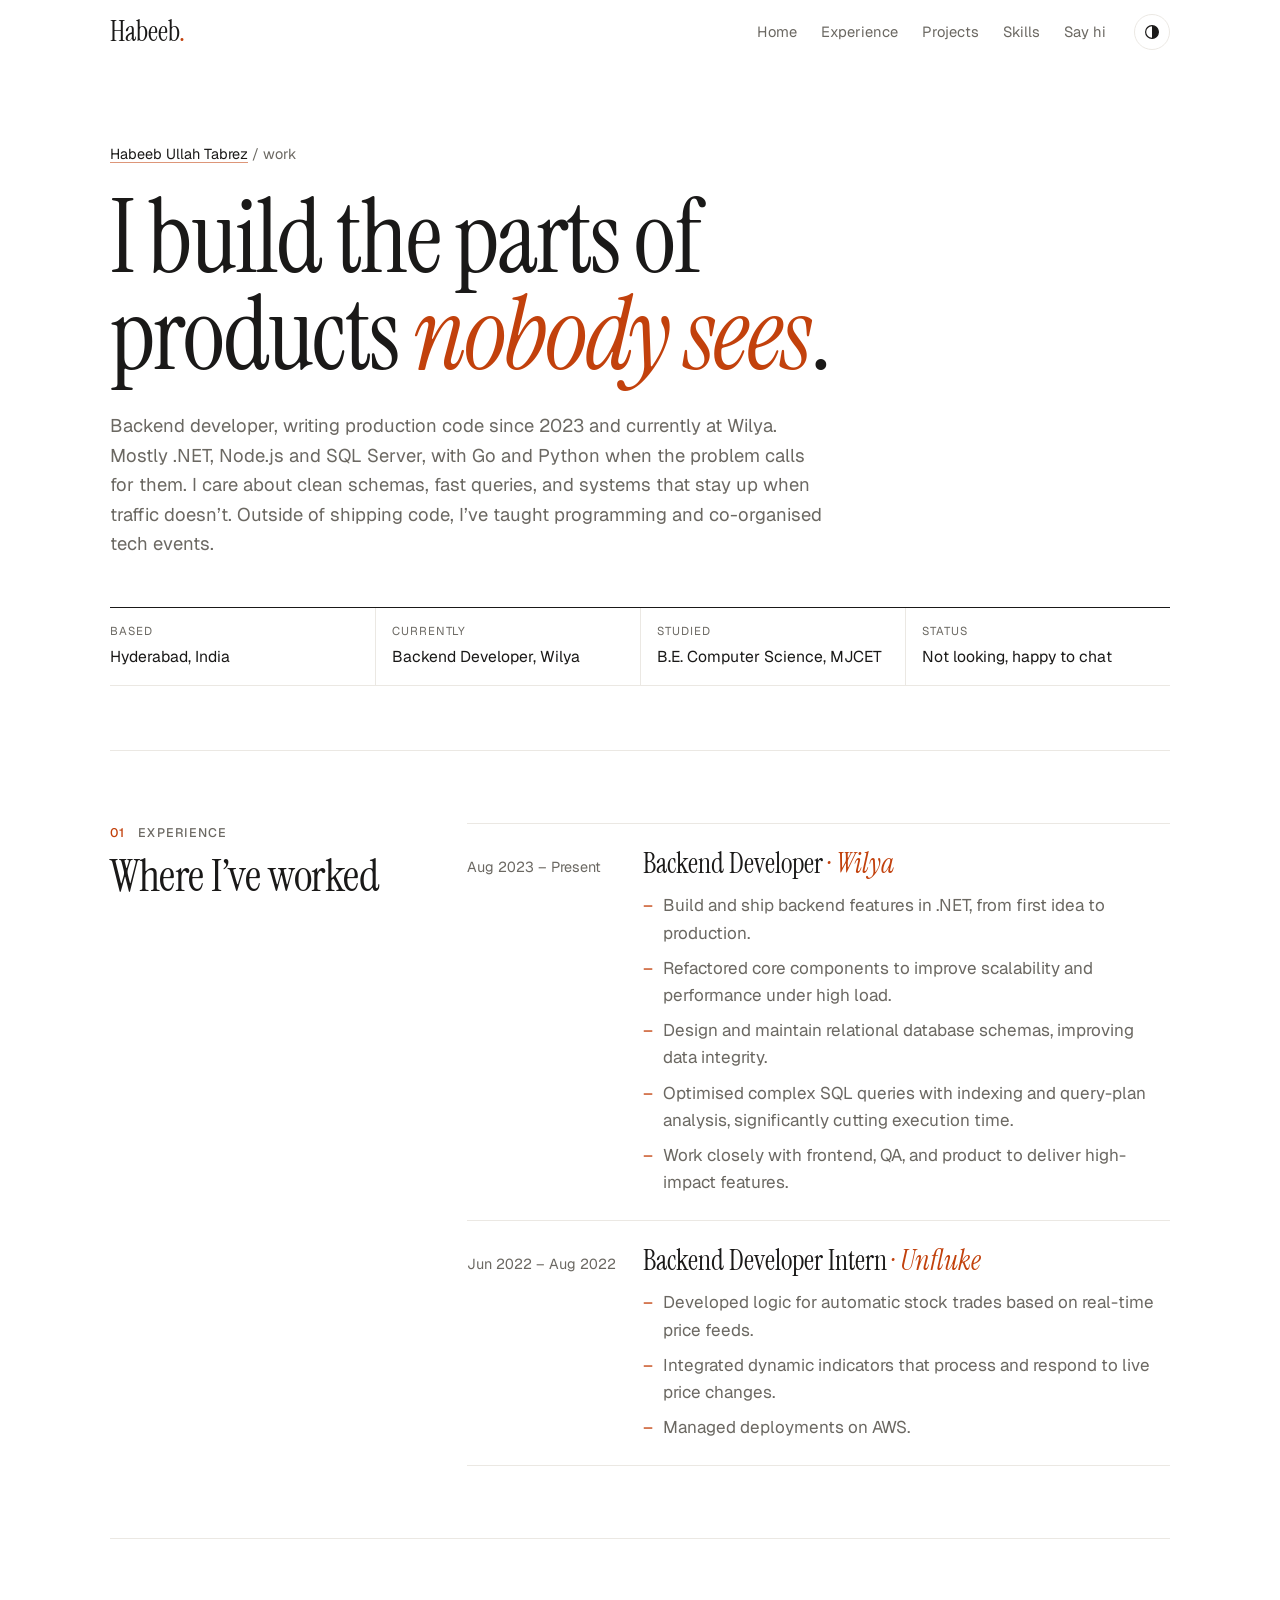
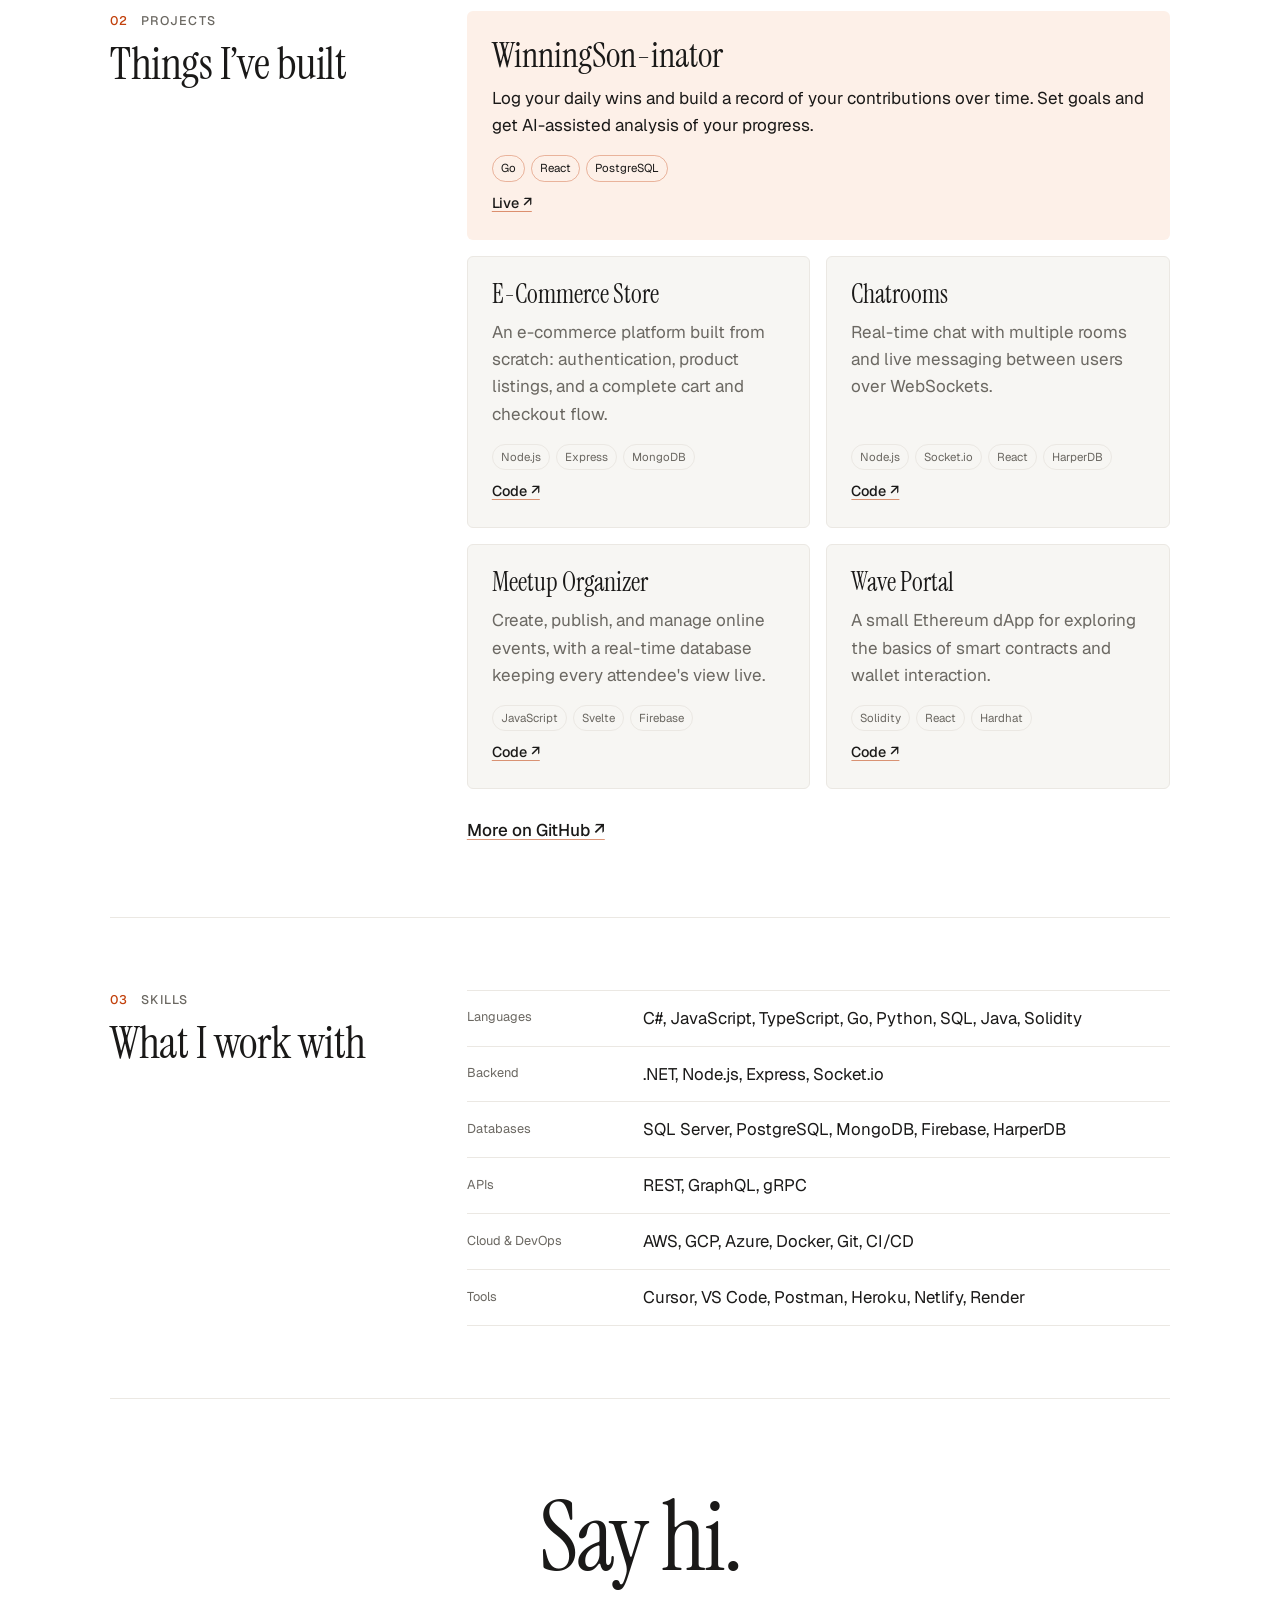
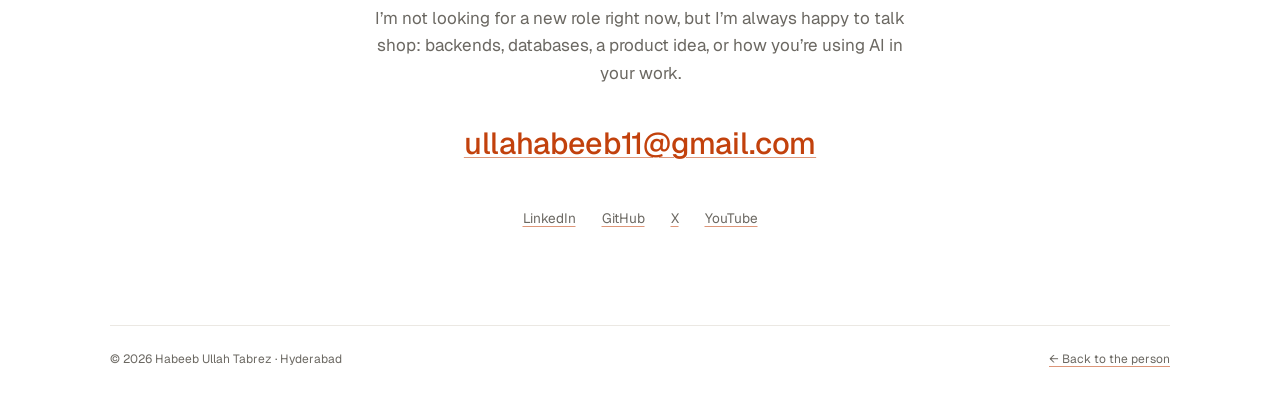
==== work.html @ 4218905b "Redesign site around the person, with a separate work page - Home page leads with the name as a dict" ====
<!DOCTYPE html>
<html lang="en">
<head>
  <meta charset="UTF-8">
  <meta name="viewport" content="width=device-width, initial-scale=1">

  <title>Work · Habeeb Ullah Tabrez | Backend Developer (Node.js, .NET, SQL Server)</title>
  <meta name="description" content="Habeeb Ullah Tabrez is a backend developer at Wilya in Hyderabad. Experience, projects, and skills across .NET, Node.js, Go, SQL Server, PostgreSQL, and AWS.">
  <meta name="author" content="Mohammed Habeeb Ullah Tabrez">
  <link rel="canonical" href="https://theopcoder.in/work.html">
  <meta name="theme-color" content="#ffffff">

  <meta property="og:type" content="profile">
  <meta property="og:title" content="Work · Habeeb Ullah Tabrez">
  <meta property="og:description" content="Backend developer at Wilya. .NET, Node.js, Go, SQL Server, and systems that hold up under load.">
  <meta property="og:url" content="https://theopcoder.in/work.html">
  <meta property="og:image" content="https://theopcoder.in/images/Mohammed_Habeeb_Ullah_Tabrez.webp">
  <meta name="twitter:card" content="summary_large_image">
  <meta name="twitter:site" content="@TheOpCoder">

  <link rel="icon" type="image/png" href="./favicon/favicon-96x96.png" sizes="96x96">
  <link rel="icon" type="image/svg+xml" href="./favicon/favicon.svg">
  <link rel="shortcut icon" href="./favicon/favicon.ico">
  <link rel="apple-touch-icon" sizes="180x180" href="./favicon/apple-touch-icon.png">
  <meta name="apple-mobile-web-app-title" content="Habeeb">
  <link rel="manifest" href="./favicon/site.webmanifest">

  <link rel="preconnect" href="https://fonts.googleapis.com">
  <link rel="preconnect" href="https://fonts.gstatic.com" crossorigin>
  <link href="https://fonts.googleapis.com/css2?family=Geist:wght@400;500;600&family=Instrument+Serif:ital@0;1&display=swap" rel="stylesheet">
  <link rel="stylesheet" href="styles.css">

  <script>
    document.documentElement.classList.add("js");
    try { var t = localStorage.getItem("theme"); if (t) document.documentElement.dataset.theme = t; } catch (e) {}
  </script>

  <script type="application/ld+json">
  {
    "@context": "https://schema.org",
    "@type": "Person",
    "name": "Habeeb Ullah Tabrez",
    "alternateName": ["Mohammed Habeeb Ullah Tabrez", "Habeeb"],
    "jobTitle": "Backend Developer",
    "worksFor": { "@type": "Organization", "name": "Wilya" },
    "alumniOf": { "@type": "CollegeOrUniversity", "name": "Muffakham Jah College of Engineering and Technology" },
    "knowsAbout": ["Backend Development", ".NET", "Node.js", "Go", "Python", "SQL Server", "PostgreSQL", "MongoDB", "REST APIs", "Microservices", "AWS"],
    "address": { "@type": "PostalAddress", "addressLocality": "Hyderabad", "addressRegion": "Telangana", "addressCountry": "IN" },
    "url": "https://theopcoder.in/work.html",
    "sameAs": [
      "https://www.linkedin.com/in/theopcoder",
      "https://github.com/habeebullahtabrez",
      "https://x.com/TheOpCoder",
      "https://www.youtube.com/@TheOpCoder"
    ]
  }
  </script>
</head>
<body class="page-work">
  <a class="skip-link" href="#main">Skip to content</a>

  <header class="site-header">
    <div class="site-header__inner">
      <a class="wordmark" href="./" aria-label="Habeeb Ullah Tabrez, home">Habeeb<span>.</span></a>
      <nav class="site-nav" id="site-nav" aria-label="Main">
        <a href="./">Home</a>
        <a href="#experience">Experience</a>
        <a href="#projects">Projects</a>
        <a href="#skills">Skills</a>
        <a href="#contact">Say hi</a>
      </nav>
      <div class="header-actions">
        <button class="icon-btn theme-toggle" type="button" aria-label="Switch to dark mode" aria-pressed="false">
          <svg viewBox="0 0 24 24" width="18" height="18" aria-hidden="true"><circle cx="12" cy="12" r="8.5" fill="none" stroke="currentColor" stroke-width="1.6"/><path d="M12 3.5a8.5 8.5 0 0 1 0 17z" fill="currentColor"/></svg>
        </button>
        <button class="icon-btn menu-toggle" type="button" aria-label="Open menu" aria-expanded="false" aria-controls="site-nav">
          <svg viewBox="0 0 24 24" width="18" height="18" aria-hidden="true"><path d="M4 8h16M4 16h16" stroke="currentColor" stroke-width="1.6" stroke-linecap="round"/></svg>
        </button>
      </div>
    </div>
  </header>

  <main id="main" class="page">

    <!-- ============ INTRO ============ -->
    <section class="work-intro">
      <p class="mono work-intro__kicker"><a href="./">Habeeb Ullah Tabrez</a> / work</p>
      <h1 class="work-intro__title">I build the parts of products <em>nobody sees</em>.</h1>
      <p class="work-intro__lede">
        Backend developer, writing production code since 2023 and currently at Wilya.
        Mostly .NET, Node.js and SQL Server, with Go and Python when the problem calls for them.
        I care about clean schemas, fast queries, and systems that stay up when traffic doesn’t.
        Outside of shipping code, I’ve taught programming and co-organised tech events.
      </p>
      <dl class="facts">
        <div><dt>Based</dt><dd>Hyderabad, India</dd></div>
        <div><dt>Currently</dt><dd>Backend Developer, Wilya</dd></div>
        <div><dt>Studied</dt><dd>B.E. Computer Science, MJCET</dd></div>
        <div><dt>Status</dt><dd>Not looking, happy to chat</dd></div>
      </dl>
      <p class="work-intro__actions" data-todo>
        <a class="btn" href="#">Résumé (PDF) · add file</a>
      </p>
    </section>

    <!-- ============ EXPERIENCE ============ -->
    <section class="section" id="experience">
      <header class="section__head">
        <p class="section__label">Experience</p>
        <h2 class="section__title">Where I’ve worked</h2>
      </header>
      <div class="section__body">
        <article class="job">
          <p class="job__when mono">Aug 2023 – Present</p>
          <div>
            <h3 class="job__title">Backend Developer <span>· Wilya</span></h3>
            <ul class="job__points">
              <li>Build and ship backend features in .NET, from first idea to production.</li>
              <li>Refactored core components to improve scalability and performance under high load.</li>
              <li>Design and maintain relational database schemas, improving data integrity.</li>
              <li>Optimised complex SQL queries with indexing and query-plan analysis, significantly cutting execution time.</li>
              <li>Work closely with frontend, QA, and product to deliver high-impact features.</li>
            </ul>
          </div>
        </article>
        <article class="job">
          <p class="job__when mono">Jun 2022 – Aug 2022</p>
          <div>
            <h3 class="job__title">Backend Developer Intern <span>· Unfluke</span></h3>
            <ul class="job__points">
              <li>Developed logic for automatic stock trades based on real-time price feeds.</li>
              <li>Integrated dynamic indicators that process and respond to live price changes.</li>
              <li>Managed deployments on AWS.</li>
            </ul>
          </div>
        </article>
      </div>
    </section>

    <!-- ============ PROJECTS ============ -->
    <section class="section" id="projects">
      <header class="section__head">
        <p class="section__label">Projects</p>
        <h2 class="section__title">Things I’ve built</h2>
      </header>
      <div class="section__body">
        <div class="projects" data-render="projects"></div>
        <a class="text-link" href="https://github.com/habeebullahtabrez" target="_blank" rel="noopener">More on GitHub ↗</a>
      </div>
    </section>

    <!-- ============ SKILLS ============ -->
    <section class="section" id="skills">
      <header class="section__head">
        <p class="section__label">Skills</p>
        <h2 class="section__title">What I work with</h2>
      </header>
      <div class="section__body">
        <dl class="skills">
          <div><dt>Languages</dt><dd>C#, JavaScript, TypeScript, Go, Python, SQL, Java, Solidity</dd></div>
          <div><dt>Backend</dt><dd>.NET, Node.js, Express, Socket.io</dd></div>
          <div><dt>Databases</dt><dd>SQL Server, PostgreSQL, MongoDB, Firebase, HarperDB</dd></div>
          <div><dt>APIs</dt><dd>REST, GraphQL, gRPC</dd></div>
          <div><dt>Cloud &amp; DevOps</dt><dd>AWS, GCP, Azure, Docker, Git, CI/CD</dd></div>
          <div><dt>Tools</dt><dd>Cursor, VS Code, Postman, Heroku, Netlify, Render</dd></div>
        </dl>
      </div>
    </section>

    <!-- ============ CONTACT ============ -->
    <section class="contact contact--compact" id="contact">
      <h2 class="contact__title">Say hi.</h2>
      <p class="contact__lede">I’m not looking for a new role right now, but I’m always happy to talk shop: backends, databases, a product idea, or how you’re using AI in your work.</p>
      <a class="contact__email" href="mailto:ullahabeeb11@gmail.com">ullahabeeb11@gmail.com</a>
      <ul class="socials">
        <li><a href="https://www.linkedin.com/in/theopcoder" target="_blank" rel="noopener">LinkedIn</a></li>
        <li><a href="https://github.com/habeebullahtabrez" target="_blank" rel="noopener">GitHub</a></li>
        <li><a href="https://x.com/TheOpCoder" target="_blank" rel="noopener">X</a></li>
        <li><a href="https://www.youtube.com/@TheOpCoder" target="_blank" rel="noopener">YouTube</a></li>
      </ul>
    </section>

  </main>

  <footer class="site-footer">
    <p>© <span data-year>2026</span> Habeeb Ullah Tabrez · Hyderabad</p>
    <p><a href="./">← Back to the person</a></p>
  </footer>

  <script src="content.js"></script>
  <script src="script.js"></script>
</body>
</html>
---- styles.css ----
/* ==========================================================================
   Habeeb Ullah Tabrez: styles
   Concept: the name as a dictionary entry. Editorial serif for display,
   a clean sans for reading, mono for the small annotations.
   ========================================================================== */

/* ---------- Tokens ---------- */
/* White by default. Dark is opt-in via the toggle only. */
:root {
  --bg: #ffffff;
  --surface: #f7f6f3;
  --ink: #1a1918;
  --muted: #6b6862;
  --line: #ebe8e3;
  --accent: #c2410c;
  --accent-soft: #fdf0e8;
  --todo: #9a5800;
  --todo-soft: #fbefd9;

  --serif: "Instrument Serif", "Iowan Old Style", Georgia, serif;
  --sans: "Geist", system-ui, -apple-system, "Segoe UI", sans-serif;
  --mono: var(--sans); /* small labels use the sans, kept as a token in case you want a mono later */

  --max: 1140px;
  --gutter: clamp(16px, 4vw, 40px);
  --radius: 6px;
  --header-h: 64px;
  color-scheme: light;
}

:root[data-theme="dark"] {
  --bg: #141312;
  --surface: #1c1b19;
  --ink: #f2efea;
  --muted: #a29e97;
  --line: #2c2a27;
  --accent: #f08a5d;
  --accent-soft: #2e1d14;
  --todo: #f0b25a;
  --todo-soft: #2e2414;
  color-scheme: dark;
}

/* ---------- Base ---------- */
*, *::before, *::after { box-sizing: border-box; }
* { margin: 0; padding: 0; }
html { scroll-behavior: smooth; scroll-padding-top: calc(var(--header-h) + 16px); -webkit-text-size-adjust: 100%; }
body {
  background: var(--bg);
  color: var(--ink);
  font-family: var(--sans);
  font-size: 17px;
  line-height: 1.6;
  -webkit-font-smoothing: antialiased;
  text-rendering: optimizeLegibility;
}
img { display: block; max-width: 100%; height: auto; }
ul, ol { list-style: none; }
a { color: inherit; text-decoration-color: color-mix(in srgb, var(--accent) 55%, transparent); text-decoration-thickness: 1px; text-underline-offset: 3px; transition: color .15s, text-decoration-color .15s; }
a:hover { color: var(--accent); text-decoration-color: var(--accent); }
:focus-visible { outline: 2px solid var(--accent); outline-offset: 3px; border-radius: 2px; }
strong, b { font-weight: 600; }
.mono { font-family: var(--mono); font-size: .85em; font-variant-numeric: tabular-nums; }
[hidden] { display: none !important; }

.visually-hidden { position: absolute; width: 1px; height: 1px; overflow: hidden; clip: rect(0 0 0 0); white-space: nowrap; }
.skip-link { position: absolute; left: 12px; top: -48px; z-index: 50; padding: 8px 14px; background: var(--ink); color: var(--bg); border-radius: var(--radius); }
.skip-link:focus { top: 12px; }

.page { max-width: var(--max); margin: 0 auto; padding: 0 var(--gutter); }

/* ---------- Header ---------- */
.site-header {
  position: sticky; top: 0; z-index: 20;
  background: color-mix(in srgb, var(--bg) 86%, transparent);
  -webkit-backdrop-filter: blur(12px); backdrop-filter: blur(12px);
  border-bottom: 1px solid transparent;
  transition: border-color .2s;
}
.site-header.is-scrolled { border-bottom-color: var(--line); }
.site-header__inner {
  position: relative;
  max-width: var(--max); margin: 0 auto; padding: 0 var(--gutter);
  height: var(--header-h);
  display: flex; align-items: center; gap: 28px;
}
.wordmark { font-family: var(--serif); font-size: 1.75rem; line-height: 1; text-decoration: none; }
.wordmark span { color: var(--accent); }
.wordmark:hover { color: var(--ink); }
.site-nav { display: flex; gap: 24px; margin-left: auto; }
.site-nav a { font-size: .92rem; color: var(--muted); text-decoration: none; }
.site-nav a:hover { color: var(--ink); }
.header-actions { display: flex; gap: 8px; }
.icon-btn {
  display: grid; place-items: center; width: 36px; height: 36px;
  border: 1px solid var(--line); border-radius: 50%;
  background: transparent; color: var(--ink); cursor: pointer;
  transition: border-color .15s;
}
.icon-btn:hover { border-color: var(--ink); }
.menu-toggle { display: none; }

/* ---------- The entry (home hero) ---------- */
.entry { padding: clamp(32px, 6vw, 80px) 0 clamp(40px, 6vw, 72px); }
.entry__top {
  display: grid; grid-template-columns: 1fr minmax(200px, 300px);
  gap: 24px clamp(24px, 5vw, 64px); align-items: end;
}
.entry__name {
  font-family: var(--serif); font-weight: 400;
  font-size: clamp(3.4rem, 13.5vw, 11.5rem);
  line-height: .86; letter-spacing: -0.025em;
}
.entry__name span { display: block; }
.entry__name-mid { font-style: italic; color: var(--accent); padding-left: .55em; }
.entry__portrait img {
  aspect-ratio: 4 / 5; width: 100%; object-fit: cover; object-position: 50% 28%;
  border-radius: var(--radius);
}
.entry__portrait figcaption, .gallery figcaption {
  margin-top: 10px; font-family: var(--mono); font-size: .75rem; color: var(--muted);
}
.entry__meta {
  display: flex; flex-wrap: wrap; align-items: baseline; gap: 6px 22px;
  margin-top: clamp(32px, 5vw, 56px); padding: 14px 0;
  border-top: 1.5px solid var(--ink); border-bottom: 1px solid var(--line);
  color: var(--muted); font-size: .95rem;
}
.entry__meta .mono { color: var(--ink); font-size: .9rem; }
.entry__pos { font-family: var(--serif); font-style: italic; font-size: 1.15rem; color: var(--ink); }
.entry__senses {
  counter-reset: sense;
  display: grid; grid-template-columns: repeat(2, minmax(0, 1fr));
  gap: 28px clamp(28px, 5vw, 64px); margin-top: 36px;
}
.entry__senses li {
  counter-increment: sense;
  position: relative; padding-left: 2.25rem;
  font-size: 1.125rem; line-height: 1.5;
}
.entry__senses li::before {
  content: counter(sense) ".";
  position: absolute; left: 0; top: .1em;
  font-family: var(--serif); font-size: 1.6rem; line-height: 1; color: var(--accent);
}
.entry__senses a { white-space: nowrap; }

/* ---------- Sections: label column + body ---------- */
main { counter-reset: section; }
.section {
  counter-increment: section;
  display: grid; grid-template-columns: minmax(0, 280px) minmax(0, 1fr);
  gap: 20px clamp(32px, 6vw, 80px);
  padding: clamp(44px, 6vw, 72px) 0;
  border-top: 1px solid var(--line);
}
.section__head { align-self: start; position: sticky; top: calc(var(--header-h) + 24px); }
.section__label { font-size: .78rem; font-weight: 500; text-transform: uppercase; letter-spacing: .1em; color: var(--muted); margin-bottom: 10px; }
.section__label::before { content: counter(section, decimal-leading-zero) "   "; color: var(--accent); white-space: pre; }
.section__title { font-family: var(--serif); font-weight: 400; font-size: clamp(2rem, 3.6vw, 2.8rem); line-height: 1.05; letter-spacing: -0.01em; }
.section__body { min-width: 0; }

.prose { max-width: 62ch; }
.prose p + p { margin-top: 1em; }
.footnote { margin-top: 24px; font-family: var(--mono); font-size: .75rem; color: var(--muted); }
.text-link { display: inline-block; margin-top: 28px; font-weight: 500; }

/* ---------- Now ---------- */
.now { border-top: 1px solid var(--line); }
.now__item { display: grid; grid-template-columns: 9.5rem 1fr; gap: 4px 24px; padding: 16px 0; border-bottom: 1px solid var(--line); }
.now__item dt { font-family: var(--mono); font-size: .8rem; color: var(--muted); padding-top: .25em; }
.now__item dd { font-size: 1.1rem; }

/* ---------- Gallery ---------- */
.gallery { display: grid; grid-template-columns: repeat(3, minmax(0, 1fr)); gap: 28px 18px; }
.gallery__item { position: relative; }
.gallery__item img {
  width: 100%; aspect-ratio: 4 / 5; object-fit: cover; border-radius: var(--radius);
  background: var(--accent-soft);
}
.gallery__item:nth-child(3n + 2) { transform: translateY(28px); }
.gallery__item.is-missing img { display: none; }
.gallery__missing {
  display: grid; place-items: center; aspect-ratio: 4 / 5; padding: 12px; text-align: center;
  border: 1.5px dashed var(--todo); border-radius: var(--radius);
  background: var(--todo-soft); color: var(--todo); overflow-wrap: anywhere;
}
#gallery .text-link { margin-top: 48px; }

/* ---------- Likes ---------- */
.likes { display: grid; grid-template-columns: repeat(auto-fill, minmax(145px, 1fr)); gap: 28px 24px; }
.likes h3 { font-family: var(--mono); font-weight: 500; font-size: .75rem; text-transform: uppercase; letter-spacing: .1em; color: var(--accent); padding-bottom: 8px; margin-bottom: 6px; border-bottom: 1px solid var(--line); }
.likes li { font-family: var(--serif); font-size: 1.35rem; line-height: 1.3; padding: 3px 0; }

/* ---------- Contact ---------- */
.contact { padding: clamp(64px, 9vw, 112px) 0; border-top: 1px solid var(--line); text-align: center; }
.contact__title { font-family: var(--serif); font-weight: 400; font-size: clamp(3.5rem, 12vw, 8rem); line-height: .9; letter-spacing: -0.02em; }
.contact__lede { max-width: 50ch; margin: 24px auto 32px; color: var(--muted); }
/* Sans, not the italic serif: there "11" reads as "ll" */
.contact__email { font-size: clamp(1.25rem, 3.6vw, 1.9rem); font-weight: 500; letter-spacing: -0.01em; color: var(--accent); overflow-wrap: anywhere; }
.socials { display: flex; flex-wrap: wrap; justify-content: center; gap: 10px 26px; margin-top: 40px; font-family: var(--mono); font-size: .85rem; }
.socials a { color: var(--muted); }
.socials a:hover { color: var(--accent); }
.contact--compact { padding: clamp(56px, 8vw, 96px) 0; }
.contact--compact .contact__title { font-size: clamp(3rem, 9vw, 6rem); }

/* ---------- Footer ---------- */
.site-footer {
  width: calc(100% - 2 * var(--gutter)); max-width: calc(var(--max) - 2 * var(--gutter));
  margin: 0 auto; padding: 24px 0 40px;
  display: flex; flex-wrap: wrap; justify-content: space-between; gap: 8px 24px;
  border-top: 1px solid var(--line);
  font-family: var(--mono); font-size: .75rem; color: var(--muted);
}

/* ---------- Buttons ---------- */
.btn {
  display: inline-block; padding: 11px 20px; border-radius: 999px;
  border: 1px solid var(--ink); text-decoration: none; font-weight: 500; font-size: .95rem;
  transition: background .15s, color .15s;
}
.btn:hover { background: var(--ink); color: var(--bg); }

/* ==========================================================================
   Work page
   ========================================================================== */
.work-intro { padding: clamp(36px, 6vw, 88px) 0 clamp(40px, 6vw, 64px); }
.work-intro__kicker { color: var(--muted); margin-bottom: 24px; }
.work-intro__kicker a { color: var(--ink); }
.work-intro__title {
  font-family: var(--serif); font-weight: 400; max-width: 16ch;
  font-size: clamp(2.9rem, 8vw, 6.4rem); line-height: .95; letter-spacing: -0.02em;
}
.work-intro__title em { color: var(--accent); }
.work-intro__lede { max-width: 60ch; margin-top: 28px; font-size: 1.15rem; color: var(--muted); }
.work-intro__actions { margin-top: 28px; }
.facts {
  display: grid; grid-template-columns: repeat(4, minmax(0, 1fr));
  margin-top: 48px; border-top: 1.5px solid var(--ink); border-bottom: 1px solid var(--line);
}
.facts > div { padding: 14px 16px 16px 0; }
.facts > div + div { padding-left: 16px; border-left: 1px solid var(--line); }
.facts dt { font-family: var(--mono); font-size: .72rem; text-transform: uppercase; letter-spacing: .08em; color: var(--muted); }
.facts dd { margin-top: 4px; font-size: .98rem; }

.job { display: grid; grid-template-columns: 9.5rem 1fr; gap: 6px 24px; padding: 24px 0; border-top: 1px solid var(--line); }
.job:last-child { border-bottom: 1px solid var(--line); }
.job__when { color: var(--muted); padding-top: .45em; }
.job__title { font-family: var(--serif); font-weight: 400; font-size: 1.75rem; line-height: 1.15; }
.job__title span { color: var(--accent); font-style: italic; }
.job__points { margin-top: 12px; display: grid; gap: 8px; }
.job__points li { position: relative; padding-left: 20px; color: var(--muted); }
.job__points li::before { content: "–"; position: absolute; left: 0; color: var(--accent); }

.projects { display: grid; grid-template-columns: repeat(2, minmax(0, 1fr)); gap: 16px; }
.project {
  display: flex; flex-direction: column; gap: 10px;
  padding: 24px; border: 1px solid var(--line); border-radius: var(--radius); background: var(--surface);
  transition: border-color .15s;
}
.project:hover { border-color: var(--muted); }
.project--featured { grid-column: 1 / -1; background: var(--accent-soft); border-color: transparent; }
.project--featured .project__title { font-size: 2.2rem; }
.project__title { font-family: var(--serif); font-weight: 400; font-size: 1.6rem; line-height: 1.1; }
.project__desc { color: var(--muted); }
.project--featured .project__desc { color: var(--ink); max-width: 60ch; }
.project__tech { display: flex; flex-wrap: wrap; gap: 6px; margin-top: auto; padding-top: 6px; }
.project__tech li { font-family: var(--mono); font-size: .72rem; padding: 3px 8px; border: 1px solid var(--line); border-radius: 999px; color: var(--muted); }
.project--featured .project__tech li { border-color: color-mix(in srgb, var(--accent) 35%, transparent); color: var(--ink); }
.project__links { display: flex; gap: 18px; font-size: .9rem; font-weight: 500; }
.project__links:empty { display: none; }

.skills > div { display: grid; grid-template-columns: 9.5rem 1fr; gap: 4px 24px; padding: 14px 0; border-top: 1px solid var(--line); }
.skills > div:last-child { border-bottom: 1px solid var(--line); }
.skills dt { font-family: var(--mono); font-size: .8rem; color: var(--muted); padding-top: .2em; }
.skills dd { font-size: 1.05rem; }

/* ==========================================================================
   Draft placeholders: hidden unless previewing (see script.js)
   ========================================================================== */
/* Hidden unless .is-draft (which only script.js adds), so no-JS visitors never see them either */
html:not(.is-draft) [data-todo] { display: none !important; }
.is-draft .todo, .is-draft [data-todo] { color: var(--todo) !important; }
.is-draft .project.todo { border-style: dashed; border-color: var(--todo); }
.draft-badge {
  position: fixed; left: 12px; bottom: 12px; z-index: 40; max-width: calc(100% - 24px);
  padding: 6px 12px; border-radius: 999px;
  background: var(--todo-soft); color: var(--todo); border: 1px solid var(--todo);
  font-family: var(--mono); font-size: .7rem;
}

/* ---------- Reveal ---------- */
.reveal { opacity: 0; transform: translateY(18px); transition: opacity .6s ease, transform .6s ease; }
.reveal.is-visible { opacity: 1; transform: none; }
@media (prefers-reduced-motion: reduce) {
  html { scroll-behavior: auto; }
  .reveal { opacity: 1; transform: none; transition: none; }
}

/* ==========================================================================
   Responsive
   ========================================================================== */
@media (max-width: 900px) {
  .section { grid-template-columns: 1fr; }
  .section__head { position: static; margin-bottom: 12px; }
  .facts { grid-template-columns: repeat(2, minmax(0, 1fr)); }
  .facts > div:nth-child(3) { padding-left: 0; border-left: 0; }
  .facts > div:nth-child(n + 3) { border-top: 1px solid var(--line); }
}

@media (max-width: 760px) {
  body { font-size: 16px; }
  :root { --header-h: 58px; }
  .menu-toggle { display: grid; }
  .header-actions { margin-left: auto; }
  .site-nav {
    display: none; position: absolute; top: 100%; left: 0; right: 0;
    flex-direction: column; gap: 0; margin: 0;
    padding: 4px var(--gutter) 16px;
    background: var(--bg); border-bottom: 1px solid var(--line);
  }
  .site-nav.is-open { display: flex; }
  .site-nav a { padding: 13px 0; font-size: 1.05rem; color: var(--ink); border-bottom: 1px solid var(--line); }
  .site-nav a:last-child { border-bottom: 0; }
  html:not(.js) .site-nav { display: flex; position: static; flex-direction: row; flex-wrap: wrap; gap: 4px 14px; padding: 0; border: 0; background: none; }
  html:not(.js) .site-nav a { padding: 0; border: 0; font-size: .9rem; }

  .entry__top { grid-template-columns: 1fr 34%; align-items: start; gap: 16px; }
  .entry__name-mid { padding-left: .3em; }
  .entry__senses { grid-template-columns: 1fr; gap: 20px; }
  .entry__senses li { font-size: 1.05rem; padding-left: 1.9rem; }

  .now__item, .job, .skills > div { grid-template-columns: 1fr; }

  .gallery { grid-template-columns: repeat(2, minmax(0, 1fr)); gap: 20px 12px; }
  .gallery__item:nth-child(3n + 2) { transform: none; }
  .gallery__item:nth-child(even) { transform: translateY(20px); }

  .projects { grid-template-columns: 1fr; }
  .project--featured .project__title { font-size: 1.9rem; }
  .site-footer { flex-direction: column; }
}
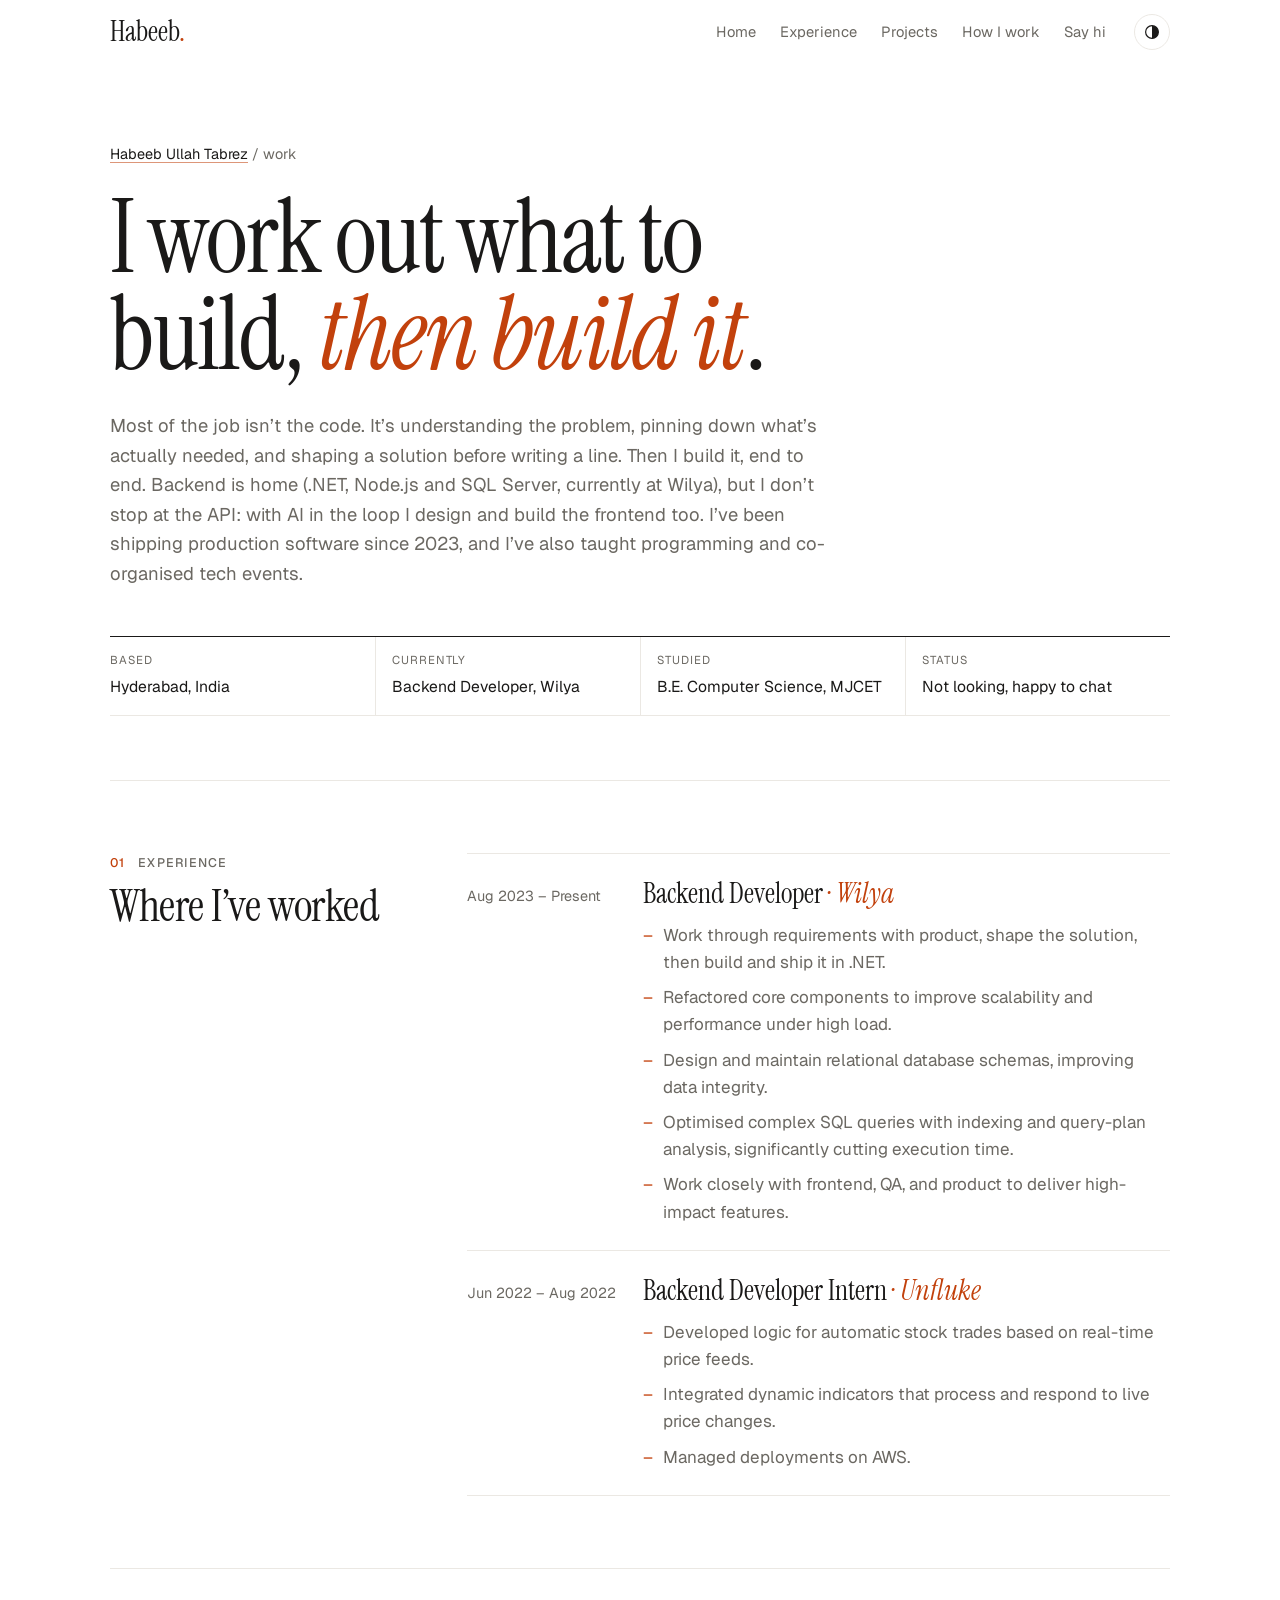
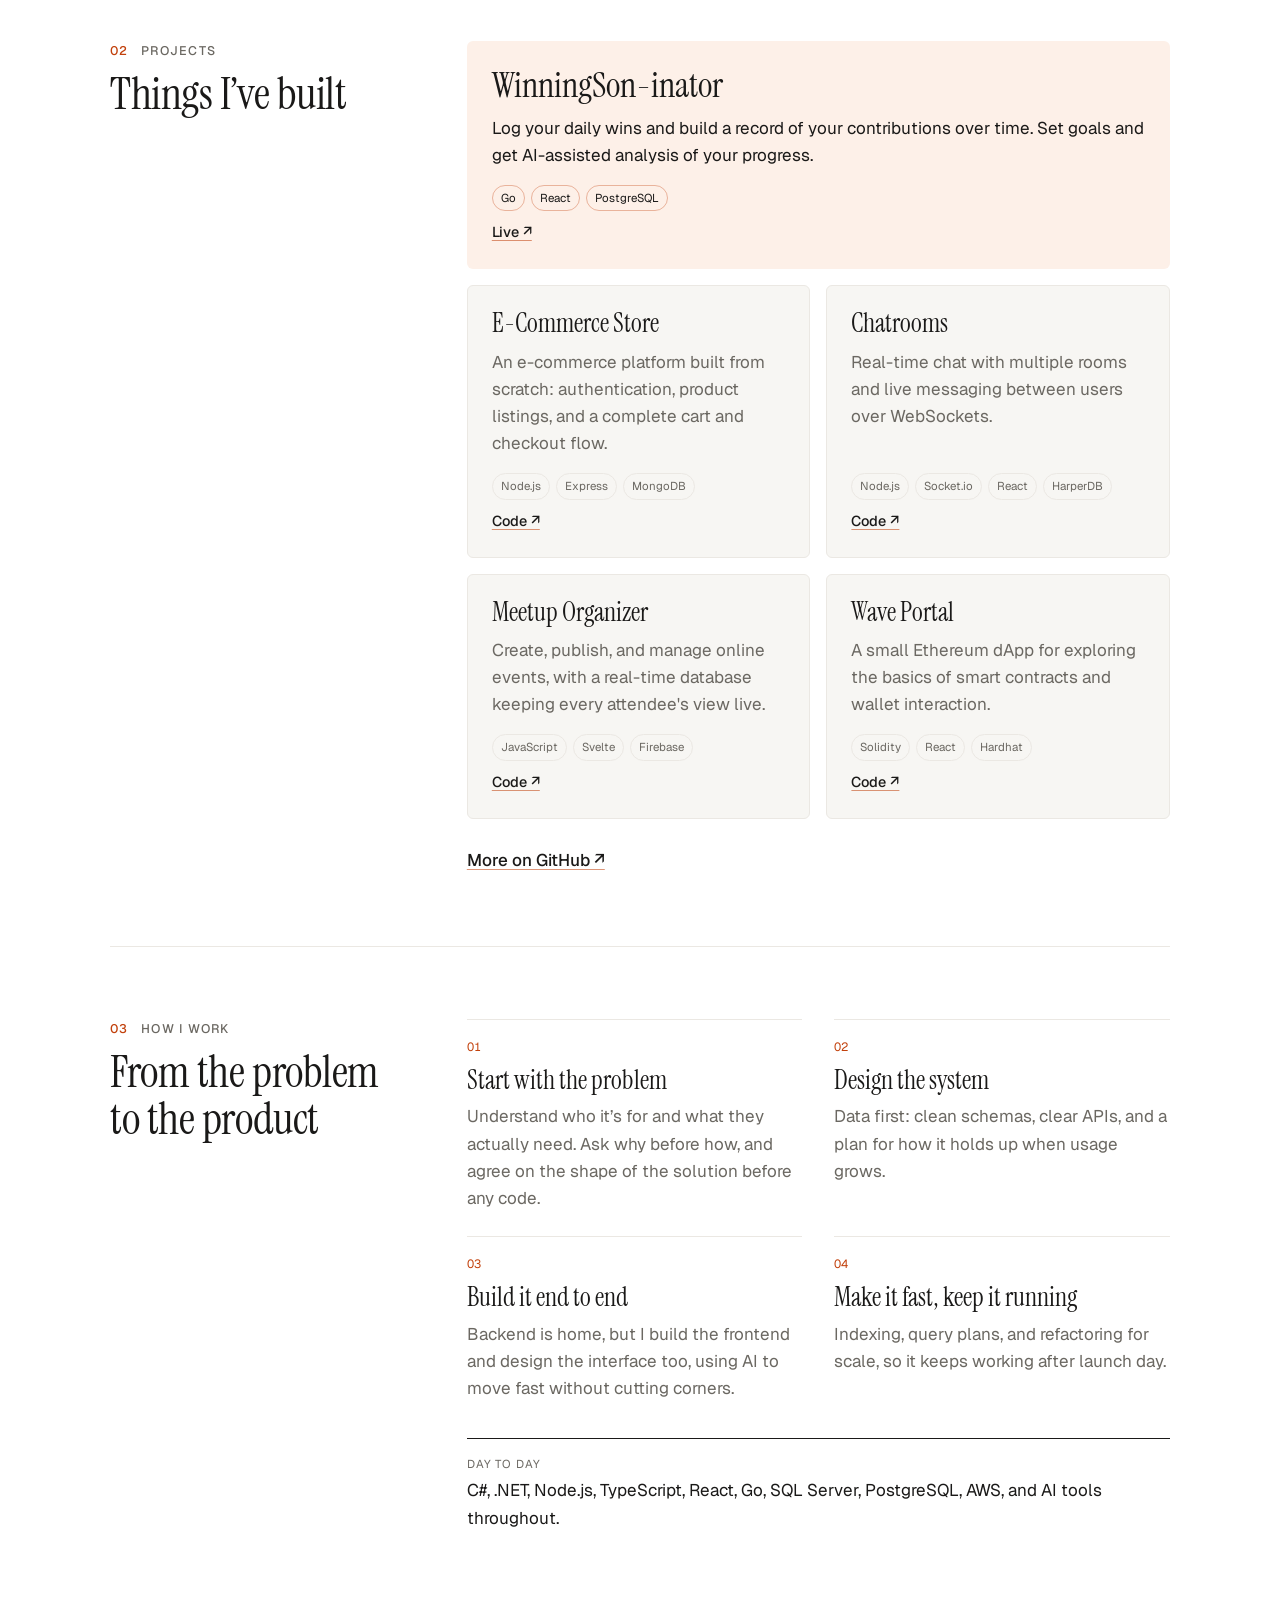
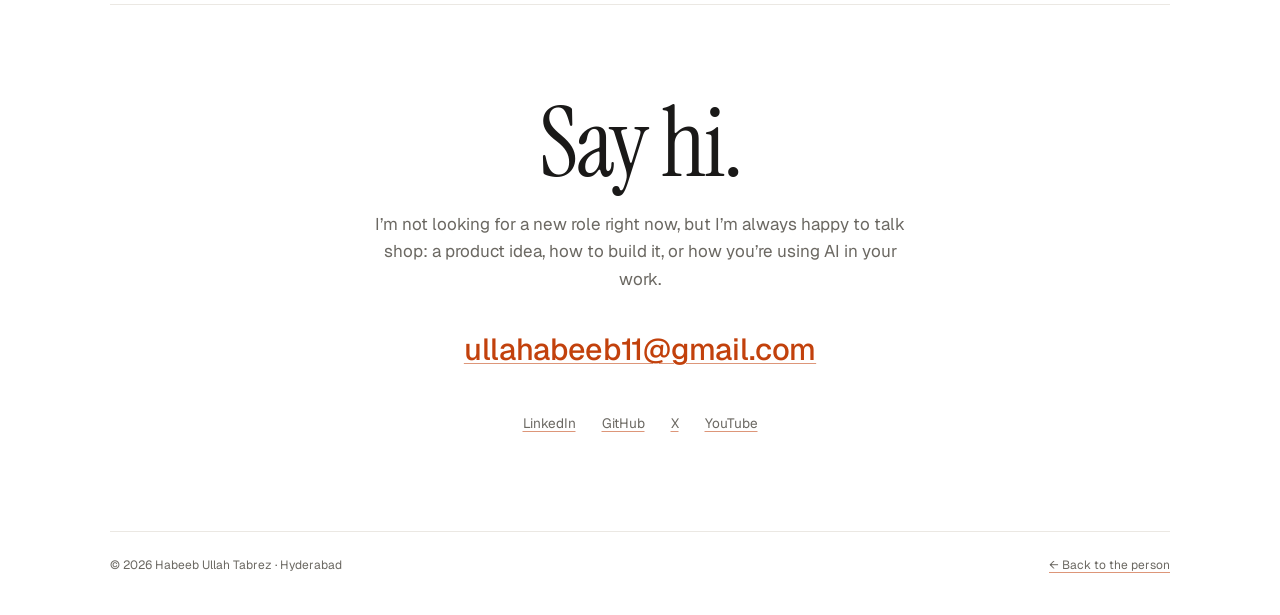
==== commit ca9581b8: "Refine home copy, reposition work page, and fill in content - Home: tighten the dictionary senses (d" ====
--- a/work.html
+++ b/work.html
@@ -4,19 +4,19 @@
   <meta charset="UTF-8">
   <meta name="viewport" content="width=device-width, initial-scale=1">
 
-  <title>Work · Habeeb Ullah Tabrez | Backend Developer (Node.js, .NET, SQL Server)</title>
-  <meta name="description" content="Habeeb Ullah Tabrez is a backend developer at Wilya in Hyderabad. Experience, projects, and skills across .NET, Node.js, Go, SQL Server, PostgreSQL, and AWS.">
+  <title>Work · Habeeb Ullah Tabrez | Software Engineer: requirements to production</title>
+  <meta name="description" content="Habeeb Ullah Tabrez is a software engineer at Wilya in Hyderabad who takes products from requirements to production: system design, backend (.NET, Node.js, SQL Server), frontend, and AI-assisted design.">
   <meta name="author" content="Mohammed Habeeb Ullah Tabrez">
   <link rel="canonical" href="https://theopcoder.in/work.html">
   <meta name="theme-color" content="#ffffff">
 
   <meta property="og:type" content="profile">
   <meta property="og:title" content="Work · Habeeb Ullah Tabrez">
-  <meta property="og:description" content="Backend developer at Wilya. .NET, Node.js, Go, SQL Server, and systems that hold up under load.">
+  <meta property="og:description" content="Software engineer at Wilya. From understanding the problem to shipping the product: backend, frontend, and design.">
   <meta property="og:url" content="https://theopcoder.in/work.html">
   <meta property="og:image" content="https://theopcoder.in/images/Mohammed_Habeeb_Ullah_Tabrez.webp">
   <meta name="twitter:card" content="summary_large_image">
-  <meta name="twitter:site" content="@TheOpCoder">
+  <meta name="twitter:site" content="@HabeebDoesStuff">
 
   <link rel="icon" type="image/png" href="./favicon/favicon-96x96.png" sizes="96x96">
   <link rel="icon" type="image/svg+xml" href="./favicon/favicon.svg">
@@ -44,14 +44,14 @@
     "jobTitle": "Backend Developer",
     "worksFor": { "@type": "Organization", "name": "Wilya" },
     "alumniOf": { "@type": "CollegeOrUniversity", "name": "Muffakham Jah College of Engineering and Technology" },
-    "knowsAbout": ["Backend Development", ".NET", "Node.js", "Go", "Python", "SQL Server", "PostgreSQL", "MongoDB", "REST APIs", "Microservices", "AWS"],
+    "knowsAbout": ["Software Engineering", "Requirements Analysis", "System Design", "Backend Development", "Frontend Development", "UI Design", "AI-assisted Development", ".NET", "Node.js", "Go", "Python", "SQL Server", "PostgreSQL", "MongoDB", "REST APIs", "Microservices", "AWS"],
     "address": { "@type": "PostalAddress", "addressLocality": "Hyderabad", "addressRegion": "Telangana", "addressCountry": "IN" },
     "url": "https://theopcoder.in/work.html",
     "sameAs": [
-      "https://www.linkedin.com/in/theopcoder",
+      "https://www.linkedin.com/in/habeebullahtabrez/",
       "https://github.com/habeebullahtabrez",
-      "https://x.com/TheOpCoder",
-      "https://www.youtube.com/@TheOpCoder"
+      "https://x.com/HabeebDoesStuff",
+      "https://www.youtube.com/@HabeebDoingThings"
     ]
   }
   </script>
@@ -61,12 +61,12 @@
 
   <header class="site-header">
     <div class="site-header__inner">
-      <a class="wordmark" href="./" aria-label="Habeeb Ullah Tabrez, home">Habeeb<span>.</span></a>
+      <a class="wordmark" href="index.html" aria-label="Habeeb Ullah Tabrez, home">Habeeb<span>.</span></a>
       <nav class="site-nav" id="site-nav" aria-label="Main">
-        <a href="./">Home</a>
+        <a href="index.html">Home</a>
         <a href="#experience">Experience</a>
         <a href="#projects">Projects</a>
-        <a href="#skills">Skills</a>
+        <a href="#how">How I work</a>
         <a href="#contact">Say hi</a>
       </nav>
       <div class="header-actions">
@@ -84,13 +84,14 @@
 
     <!-- ============ INTRO ============ -->
     <section class="work-intro">
-      <p class="mono work-intro__kicker"><a href="./">Habeeb Ullah Tabrez</a> / work</p>
-      <h1 class="work-intro__title">I build the parts of products <em>nobody sees</em>.</h1>
+      <p class="mono work-intro__kicker"><a href="index.html">Habeeb Ullah Tabrez</a> / work</p>
+      <h1 class="work-intro__title">I work out what to build, <em>then build it</em>.</h1>
       <p class="work-intro__lede">
-        Backend developer, writing production code since 2023 and currently at Wilya.
-        Mostly .NET, Node.js and SQL Server, with Go and Python when the problem calls for them.
-        I care about clean schemas, fast queries, and systems that stay up when traffic doesn’t.
-        Outside of shipping code, I’ve taught programming and co-organised tech events.
+        Most of the job isn’t the code. It’s understanding the problem, pinning down what’s actually needed,
+        and shaping a solution before writing a line. Then I build it, end to end.
+        Backend is home (.NET, Node.js and SQL Server, currently at Wilya), but I don’t stop at the API:
+        with AI in the loop I design and build the frontend too.
+        I’ve been shipping production software since 2023, and I’ve also taught programming and co-organised tech events.
       </p>
       <dl class="facts">
         <div><dt>Based</dt><dd>Hyderabad, India</dd></div>
@@ -115,7 +116,7 @@
           <div>
             <h3 class="job__title">Backend Developer <span>· Wilya</span></h3>
             <ul class="job__points">
-              <li>Build and ship backend features in .NET, from first idea to production.</li>
+              <li>Work through requirements with product, shape the solution, then build and ship it in .NET.</li>
               <li>Refactored core components to improve scalability and performance under high load.</li>
               <li>Design and maintain relational database schemas, improving data integrity.</li>
               <li>Optimised complex SQL queries with indexing and query-plan analysis, significantly cutting execution time.</li>
@@ -149,34 +150,45 @@
       </div>
     </section>
 
-    <!-- ============ SKILLS ============ -->
-    <section class="section" id="skills">
+    <!-- ============ HOW I WORK ============ -->
+    <section class="section" id="how">
       <header class="section__head">
-        <p class="section__label">Skills</p>
-        <h2 class="section__title">What I work with</h2>
+        <p class="section__label">How I work</p>
+        <h2 class="section__title">From the problem to the product</h2>
       </header>
       <div class="section__body">
-        <dl class="skills">
-          <div><dt>Languages</dt><dd>C#, JavaScript, TypeScript, Go, Python, SQL, Java, Solidity</dd></div>
-          <div><dt>Backend</dt><dd>.NET, Node.js, Express, Socket.io</dd></div>
-          <div><dt>Databases</dt><dd>SQL Server, PostgreSQL, MongoDB, Firebase, HarperDB</dd></div>
-          <div><dt>APIs</dt><dd>REST, GraphQL, gRPC</dd></div>
-          <div><dt>Cloud &amp; DevOps</dt><dd>AWS, GCP, Azure, Docker, Git, CI/CD</dd></div>
-          <div><dt>Tools</dt><dd>Cursor, VS Code, Postman, Heroku, Netlify, Render</dd></div>
-        </dl>
+        <ol class="approach">
+          <li>
+            <h3>Start with the problem</h3>
+            <p>Understand who it’s for and what they actually need. Ask why before how, and agree on the shape of the solution before any code.</p>
+          </li>
+          <li>
+            <h3>Design the system</h3>
+            <p>Data first: clean schemas, clear APIs, and a plan for how it holds up when usage grows.</p>
+          </li>
+          <li>
+            <h3>Build it end to end</h3>
+            <p>Backend is home, but I build the frontend and design the interface too, using AI to move fast without cutting corners.</p>
+          </li>
+          <li>
+            <h3>Make it fast, keep it running</h3>
+            <p>Indexing, query plans, and refactoring for scale, so it keeps working after launch day.</p>
+          </li>
+        </ol>
+        <p class="stack"><span>Day to day</span> C#, .NET, Node.js, TypeScript, React, Go, SQL Server, PostgreSQL, AWS, and AI tools throughout.</p>
       </div>
     </section>
 
     <!-- ============ CONTACT ============ -->
     <section class="contact contact--compact" id="contact">
       <h2 class="contact__title">Say hi.</h2>
-      <p class="contact__lede">I’m not looking for a new role right now, but I’m always happy to talk shop: backends, databases, a product idea, or how you’re using AI in your work.</p>
+      <p class="contact__lede">I’m not looking for a new role right now, but I’m always happy to talk shop: a product idea, how to build it, or how you’re using AI in your work.</p>
       <a class="contact__email" href="mailto:ullahabeeb11@gmail.com">ullahabeeb11@gmail.com</a>
       <ul class="socials">
-        <li><a href="https://www.linkedin.com/in/theopcoder" target="_blank" rel="noopener">LinkedIn</a></li>
+        <li><a href="https://www.linkedin.com/in/habeebullahtabrez/" target="_blank" rel="noopener">LinkedIn</a></li>
         <li><a href="https://github.com/habeebullahtabrez" target="_blank" rel="noopener">GitHub</a></li>
-        <li><a href="https://x.com/TheOpCoder" target="_blank" rel="noopener">X</a></li>
-        <li><a href="https://www.youtube.com/@TheOpCoder" target="_blank" rel="noopener">YouTube</a></li>
+        <li><a href="https://x.com/HabeebDoesStuff" target="_blank" rel="noopener">X</a></li>
+        <li><a href="https://www.youtube.com/@HabeebDoingThings" target="_blank" rel="noopener">YouTube</a></li>
       </ul>
     </section>
 
@@ -184,7 +196,7 @@
 
   <footer class="site-footer">
     <p>© <span data-year>2026</span> Habeeb Ullah Tabrez · Hyderabad</p>
-    <p><a href="./">← Back to the person</a></p>
+    <p><a href="index.html">← Back to the person</a></p>
   </footer>
 
   <script src="content.js"></script>
--- a/styles.css
+++ b/styles.css
@@ -187,10 +187,24 @@
 }
 #gallery .text-link { margin-top: 48px; }
 
-/* ---------- Likes ---------- */
-.likes { display: grid; grid-template-columns: repeat(auto-fill, minmax(145px, 1fr)); gap: 28px 24px; }
-.likes h3 { font-family: var(--mono); font-weight: 500; font-size: .75rem; text-transform: uppercase; letter-spacing: .1em; color: var(--accent); padding-bottom: 8px; margin-bottom: 6px; border-bottom: 1px solid var(--line); }
-.likes li { font-family: var(--serif); font-size: 1.35rem; line-height: 1.3; padding: 3px 0; }
+/* ---------- More about me: label + a flowing line of terms per row ---------- */
+.about__row {
+  display: grid; grid-template-columns: 7.5rem minmax(0, 1fr); gap: 6px 24px; align-items: baseline;
+  padding: 18px 0 20px; border-top: 1px solid var(--line);
+}
+.about__row:first-child { border-top: 1.5px solid var(--ink); }
+.about dt { font-size: .74rem; font-weight: 500; text-transform: uppercase; letter-spacing: .1em; color: var(--accent); }
+.terms {
+  max-width: 36ch;
+  font-family: var(--serif); font-size: clamp(1.5rem, 2.6vw, 2.05rem); line-height: 1.3; letter-spacing: -0.005em;
+}
+/* inline-block keeps each term whole; lines break between terms, not inside them */
+.terms li { display: inline-block; text-wrap: balance; }
+/* The dot sticks to the term before it, so a line never starts with one */
+.terms li:not(:last-child)::after { content: "\00a0·"; margin-right: .3em; color: var(--accent); }
+.terms .is-done { color: var(--muted); }
+.terms s { text-decoration-thickness: 1.5px; text-decoration-color: var(--accent); }
+.terms__year { font-family: var(--sans); font-size: .45em; letter-spacing: .04em; color: var(--accent); vertical-align: .55em; }
 
 /* ---------- Contact ---------- */
 .contact { padding: clamp(64px, 9vw, 112px) 0; border-top: 1px solid var(--line); text-align: center; }
@@ -247,7 +261,7 @@
 .job:last-child { border-bottom: 1px solid var(--line); }
 .job__when { color: var(--muted); padding-top: .45em; }
 .job__title { font-family: var(--serif); font-weight: 400; font-size: 1.75rem; line-height: 1.15; }
-.job__title span { color: var(--accent); font-style: italic; }
+.job__title span { color: var(--accent); font-style: italic; white-space: nowrap; }
 .job__points { margin-top: 12px; display: grid; gap: 8px; }
 .job__points li { position: relative; padding-left: 20px; color: var(--muted); }
 .job__points li::before { content: "–"; position: absolute; left: 0; color: var(--accent); }
@@ -270,10 +284,20 @@
 .project__links { display: flex; gap: 18px; font-size: .9rem; font-weight: 500; }
 .project__links:empty { display: none; }
 
-.skills > div { display: grid; grid-template-columns: 9.5rem 1fr; gap: 4px 24px; padding: 14px 0; border-top: 1px solid var(--line); }
-.skills > div:last-child { border-bottom: 1px solid var(--line); }
-.skills dt { font-family: var(--mono); font-size: .8rem; color: var(--muted); padding-top: .2em; }
-.skills dd { font-size: 1.05rem; }
+.approach { counter-reset: step; display: grid; grid-template-columns: repeat(2, minmax(0, 1fr)); gap: 0 32px; }
+.approach li { counter-increment: step; padding: 18px 0 24px; border-top: 1px solid var(--line); }
+.approach li::before {
+  content: counter(step, decimal-leading-zero);
+  display: block; margin-bottom: 10px;
+  font-size: .75rem; font-variant-numeric: tabular-nums; color: var(--accent);
+}
+.approach h3 { font-family: var(--serif); font-weight: 400; font-size: 1.6rem; line-height: 1.1; }
+.approach p { margin-top: 8px; color: var(--muted); }
+.stack { margin-top: 12px; padding-top: 16px; border-top: 1.5px solid var(--ink); }
+.stack span {
+  display: block; margin-bottom: 4px;
+  font-size: .72rem; text-transform: uppercase; letter-spacing: .08em; color: var(--muted);
+}
 
 /* ==========================================================================
    Draft placeholders: hidden unless previewing (see script.js)
@@ -286,7 +310,7 @@
   position: fixed; left: 12px; bottom: 12px; z-index: 40; max-width: calc(100% - 24px);
   padding: 6px 12px; border-radius: 999px;
   background: var(--todo-soft); color: var(--todo); border: 1px solid var(--todo);
-  font-family: var(--mono); font-size: .7rem;
+  font-family: var(--mono); font-size: .7rem; cursor: pointer;
 }
 
 /* ---------- Reveal ---------- */
@@ -324,19 +348,166 @@
   .site-nav a:last-child { border-bottom: 0; }
   html:not(.js) .site-nav { display: flex; position: static; flex-direction: row; flex-wrap: wrap; gap: 4px 14px; padding: 0; border: 0; background: none; }
   html:not(.js) .site-nav a { padding: 0; border: 0; font-size: .9rem; }
-
-  .entry__top { grid-template-columns: 1fr 34%; align-items: start; gap: 16px; }
-  .entry__name-mid { padding-left: .3em; }
-  .entry__senses { grid-template-columns: 1fr; gap: 20px; }
+  /* A short nav (home page) stays inline on phones; no hamburger needed */
+  .site-nav--inline, html:not(.js) .site-nav--inline {
+    display: flex; position: static; flex-direction: row; gap: 20px;
+    margin-left: auto; padding: 0; border: 0; background: none;
+  }
+  .site-nav--inline a, html:not(.js) .site-nav--inline a { padding: 10px 0; border: 0; font-size: .95rem; color: var(--muted); }
+  .site-nav--inline + .header-actions { margin-left: 4px; }
+
+  /* Hero: the name fills the screen edge to edge ("Habeeb" ≈ 2.4em wide,
+     "Ullah" + its indent ≈ the same), the portrait sits underneath as a wide crop */
+  .entry { padding-top: 20px; }
+  .entry__top { grid-template-columns: 1fr; gap: 20px; }
+  .entry__name { font-size: calc((100vw - 2 * var(--gutter)) / 2.42); line-height: .84; letter-spacing: -0.03em; }
+  .entry__name-mid { padding-left: .55em; }
+  .entry__portrait img { aspect-ratio: 4 / 3; object-position: 50% 22%; }
+  .entry__meta { margin-top: 28px; }
+  .entry__senses { grid-template-columns: 1fr; gap: 18px; margin-top: 28px; }
   .entry__senses li { font-size: 1.05rem; padding-left: 1.9rem; }
 
-  .now__item, .job, .skills > div { grid-template-columns: 1fr; }
-
-  .gallery { grid-template-columns: repeat(2, minmax(0, 1fr)); gap: 20px 12px; }
-  .gallery__item:nth-child(3n + 2) { transform: none; }
-  .gallery__item:nth-child(even) { transform: translateY(20px); }
+  /* Sections: tighter rhythm, a bit more presence on the titles */
+  .section { padding: 48px 0; gap: 0; }
+  .section__head { margin-bottom: 22px; }
+  .section__title { font-size: 2.35rem; }
+
+  /* Label/value lists keep their two columns, like a glossary */
+  .now__item { grid-template-columns: 5.75rem 1fr; gap: 4px 16px; }
+  .now__item dt { font-size: .74rem; padding-top: .35em; }
+  .now__item dd { font-size: 1.02rem; line-height: 1.5; }
+
+  /* How I work: number in the margin, like the project list */
+  .approach { grid-template-columns: 1fr; }
+  .approach li { position: relative; padding: 18px 0 20px 2.4rem; }
+  .approach li::before { position: absolute; left: 0; top: 25px; margin: 0; }
+  .approach h3 { font-size: 1.45rem; }
+  .approach p { font-size: .95rem; }
+  .stack { margin-top: 4px; }
+  .job { grid-template-columns: 1fr; gap: 4px; padding: 22px 0; }
+  .job__when { padding-top: 0; font-size: .78rem; }
+
+  /* Gallery: a swipeable strip that bleeds to the screen edges */
+  .gallery {
+    display: flex; gap: 12px; overflow-x: auto; overscroll-behavior-x: contain;
+    scroll-snap-type: x mandatory; scroll-padding: 0 var(--gutter);
+    margin: 0 calc(-1 * var(--gutter)); padding: 0 var(--gutter) 6px;
+    scrollbar-width: none;
+  }
+  .gallery::-webkit-scrollbar { display: none; }
+  .gallery__item { flex: 0 0 min(72%, 300px); scroll-snap-align: start; }
+  .gallery__item:nth-child(n) { transform: none; }
+  #gallery .text-link { margin-top: 12px; }
+
+  .about__row { grid-template-columns: 1fr; padding: 14px 0 18px; }
+  .terms { font-size: 1.5rem; line-height: 1.3; }
+
+  /* Contact */
+  .contact { padding: 72px 0 64px; }
+  .contact__title { font-size: 4.5rem; }
+  .contact--compact .contact__title { font-size: 4rem; }
+  .contact__email { font-size: 1.3rem; }
+
+  /* Experience as a timeline: a rule down the left joining one dot per job */
+  .job { position: relative; padding: 0 0 30px 26px; border: 0; }
+  .job:last-child { border: 0; padding-bottom: 0; }
+  .job::before { content: ""; position: absolute; left: 4px; top: 0; bottom: 0; width: 1px; background: var(--line); }
+  .job:first-child::before { top: 8px; }
+  .job:last-child::before { bottom: auto; height: 8px; }
+  .job::after {
+    content: ""; position: absolute; left: 0; top: 4px; width: 9px; height: 9px; border-radius: 50%;
+    border: 1.5px solid var(--accent); background: var(--bg);
+  }
+  .job:first-child::after { background: var(--accent); box-shadow: 0 0 0 4px var(--accent-soft); }
+  .job__when { color: var(--accent); letter-spacing: .02em; }
+  .job__title { margin-top: 2px; }
+
+  /* Projects: featured stays a card, the rest become a compact numbered list */
+  .projects { gap: 0; counter-reset: project; }
+  .project--featured { margin-bottom: 12px; }
+  .project:not(.project--featured) {
+    counter-increment: project; position: relative;
+    padding: 20px 0 20px 2.4rem; gap: 6px;
+    background: none; border: 0; border-radius: 0; border-top: 1px solid var(--line);
+  }
+  .project:not(.project--featured)::before {
+    content: counter(project, decimal-leading-zero);
+    position: absolute; left: 0; top: 25px;
+    font-size: .75rem; font-variant-numeric: tabular-nums; color: var(--accent);
+  }
+  .project:not(.project--featured):last-child { border-bottom: 1px solid var(--line); }
+  .project:not(.project--featured) .project__title { font-size: 1.45rem; padding-right: 4.5rem; }
+  .project:not(.project--featured) .project__links { position: absolute; top: 14px; right: 0; margin: 0; }
+  .project:not(.project--featured) .project__desc { font-size: .95rem; }
+  .project:not(.project--featured) .project__tech { gap: 0; padding-top: 2px; }
+  .project:not(.project--featured) .project__tech li { padding: 0; border: 0; font-size: .75rem; }
+  .project:not(.project--featured) .project__tech li + li::before { content: "·"; margin: 0 7px; color: var(--line); }
+  .is-draft .project.todo:not(.project--featured) { border-style: dashed; border-width: 1px 0 0; }
+
+  /* Work intro */
+  .work-intro { padding-top: 28px; }
+  .work-intro__kicker { margin-bottom: 16px; }
+  .work-intro__title { font-size: clamp(2.6rem, 12.5vw, 3.6rem); line-height: .98; }
+  .work-intro__lede { margin-top: 20px; }
 
   .projects { grid-template-columns: 1fr; }
+  .project { padding: 20px; }
   .project--featured .project__title { font-size: 1.9rem; }
+  .job__title { font-size: 1.55rem; }
   .site-footer { flex-direction: column; }
-}
+
+  /* Pronunciation + part of speech on one line, the rest on the next */
+  .entry__meta { gap: 4px 14px; }
+  .entry__meta::before { content: ""; flex-basis: 100%; order: 1; }
+  .entry__meta > span:nth-child(n + 3) { order: 2; }
+
+  /* Bigger tap targets (~44px) without changing the look */
+  .socials { gap: 0 18px; margin-top: 28px; }
+  .socials a { display: inline-block; padding: 12px 2px; }
+  .text-link, .project__links a { display: inline-block; padding: 10px 0; }
+  .text-link { margin-top: 16px; }
+  .project__links { gap: 22px; margin-bottom: -10px; }
+  .site-footer a { display: inline-block; padding: 8px 0; }
+  .work-intro__kicker a { display: inline-block; padding: 6px 0; }
+
+  .contact__lede { margin: 20px auto 24px; }
+  .draft-badge { font-size: .65rem; padding: 4px 10px; }
+  .is-draft:not(.no-badge) body { padding-bottom: 48px; }
+}
+
+/* Large phones in landscape / small tablets: a full-width name would be enormous,
+   so put the portrait back beside it */
+@media (min-width: 521px) and (max-width: 760px) {
+  .entry__top { grid-template-columns: 1fr 36%; align-items: end; gap: 24px; }
+  .entry__name { font-size: calc((100vw - 2 * var(--gutter)) * .58 / 2.42); }
+  .entry__portrait img { aspect-ratio: 4 / 5; }
+}
+
+/* Small phones: facts read better as a single list */
+@media (max-width: 480px) {
+  .facts { grid-template-columns: 1fr; margin-top: 36px; }
+  .facts > div, .facts > div + div {
+    display: grid; grid-template-columns: 6.5rem 1fr; gap: 12px; align-items: baseline;
+    padding: 11px 0; border-left: 0;
+  }
+  .facts > div + div { border-top: 1px solid var(--line); }
+  .facts dd { margin-top: 0; }
+  .work-intro__lede { font-size: 1.05rem; }
+  .project--featured .project__title { font-size: 1.7rem; }
+}
+
+/* Touch screens: no sticky hover states, no grey tap flash */
+html { -webkit-tap-highlight-color: transparent; }
+@media (hover: none) {
+  a:hover { color: inherit; text-decoration-color: color-mix(in srgb, var(--accent) 55%, transparent); }
+  .site-nav a:hover { color: var(--muted); }
+  .socials a:hover { color: var(--muted); }
+  .contact__email:hover { color: var(--accent); }
+  .btn:hover { background: transparent; color: inherit; }
+  .project:hover { border-color: var(--line); }
+  .project--featured:hover { border-color: transparent; }
+  .icon-btn:hover { border-color: var(--line); }
+}
+@media (hover: none) and (max-width: 760px) {
+  .site-nav a:hover { color: var(--ink); }
+}
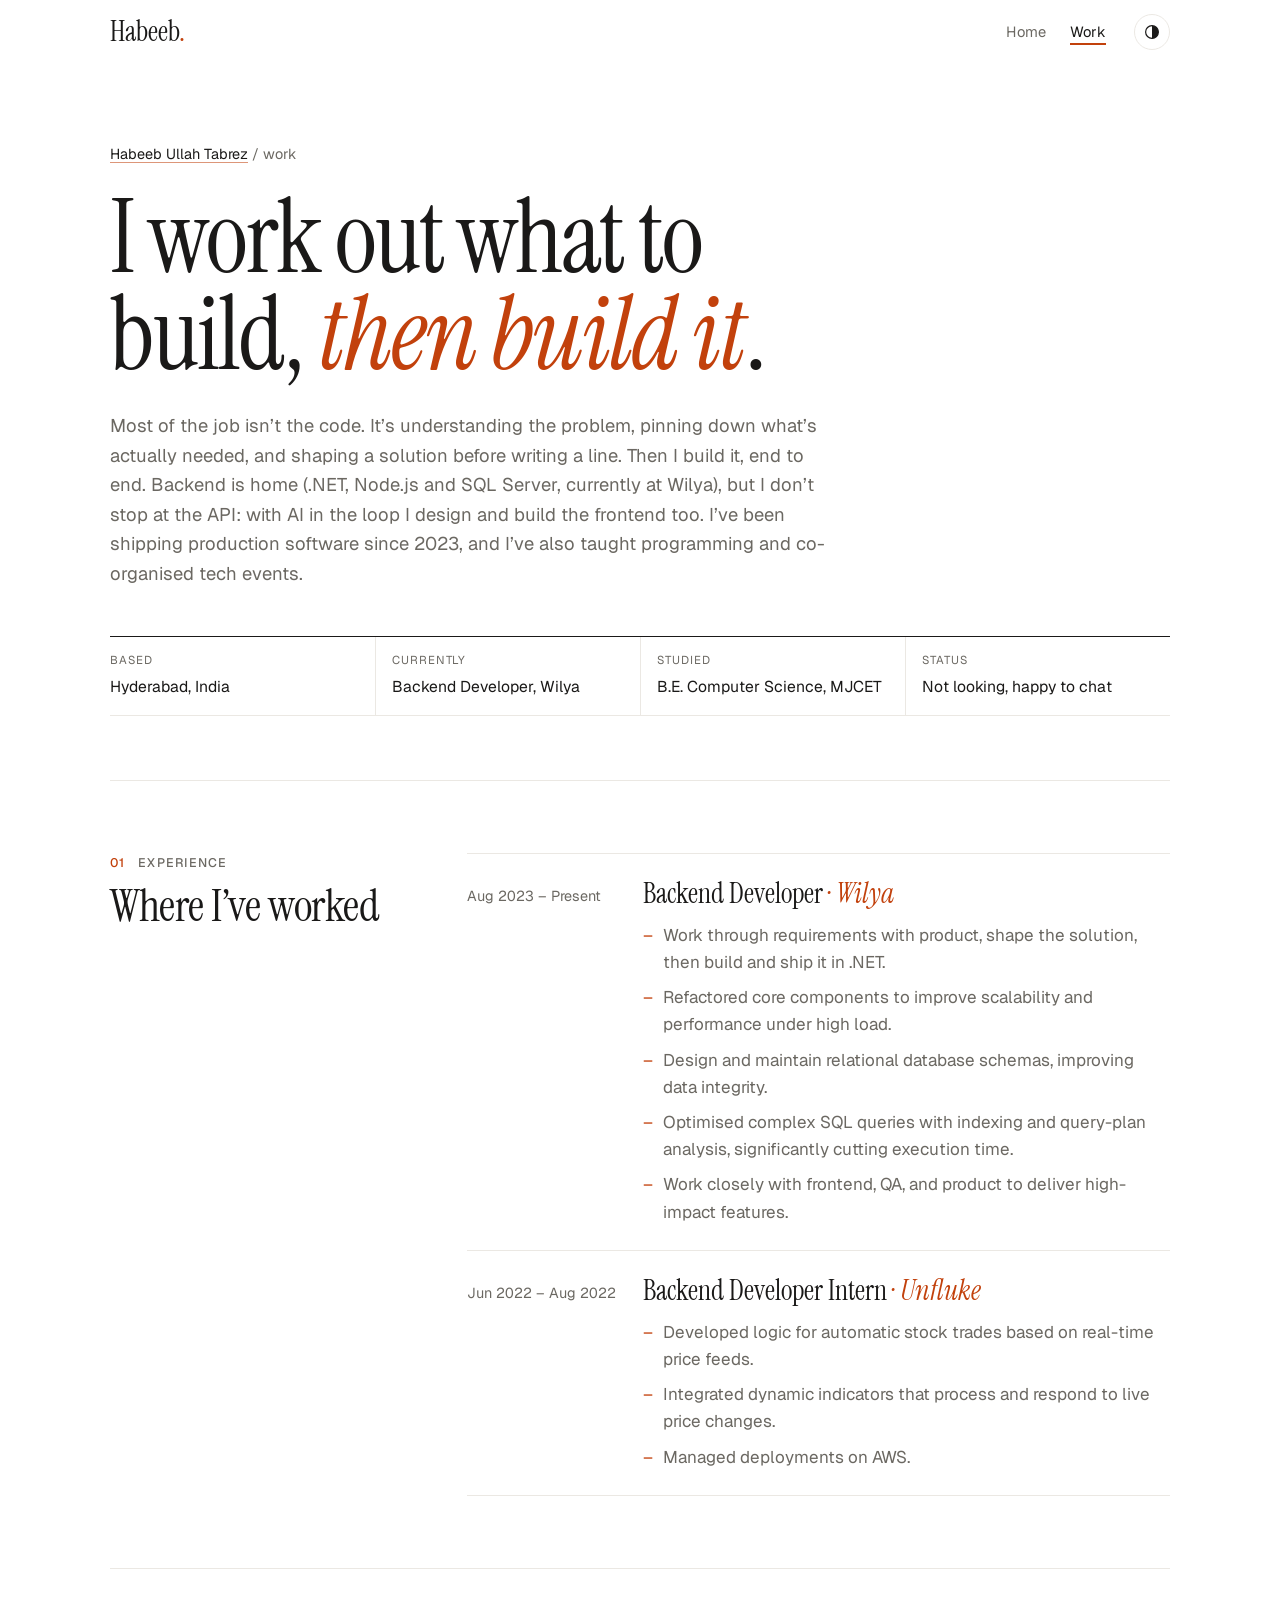
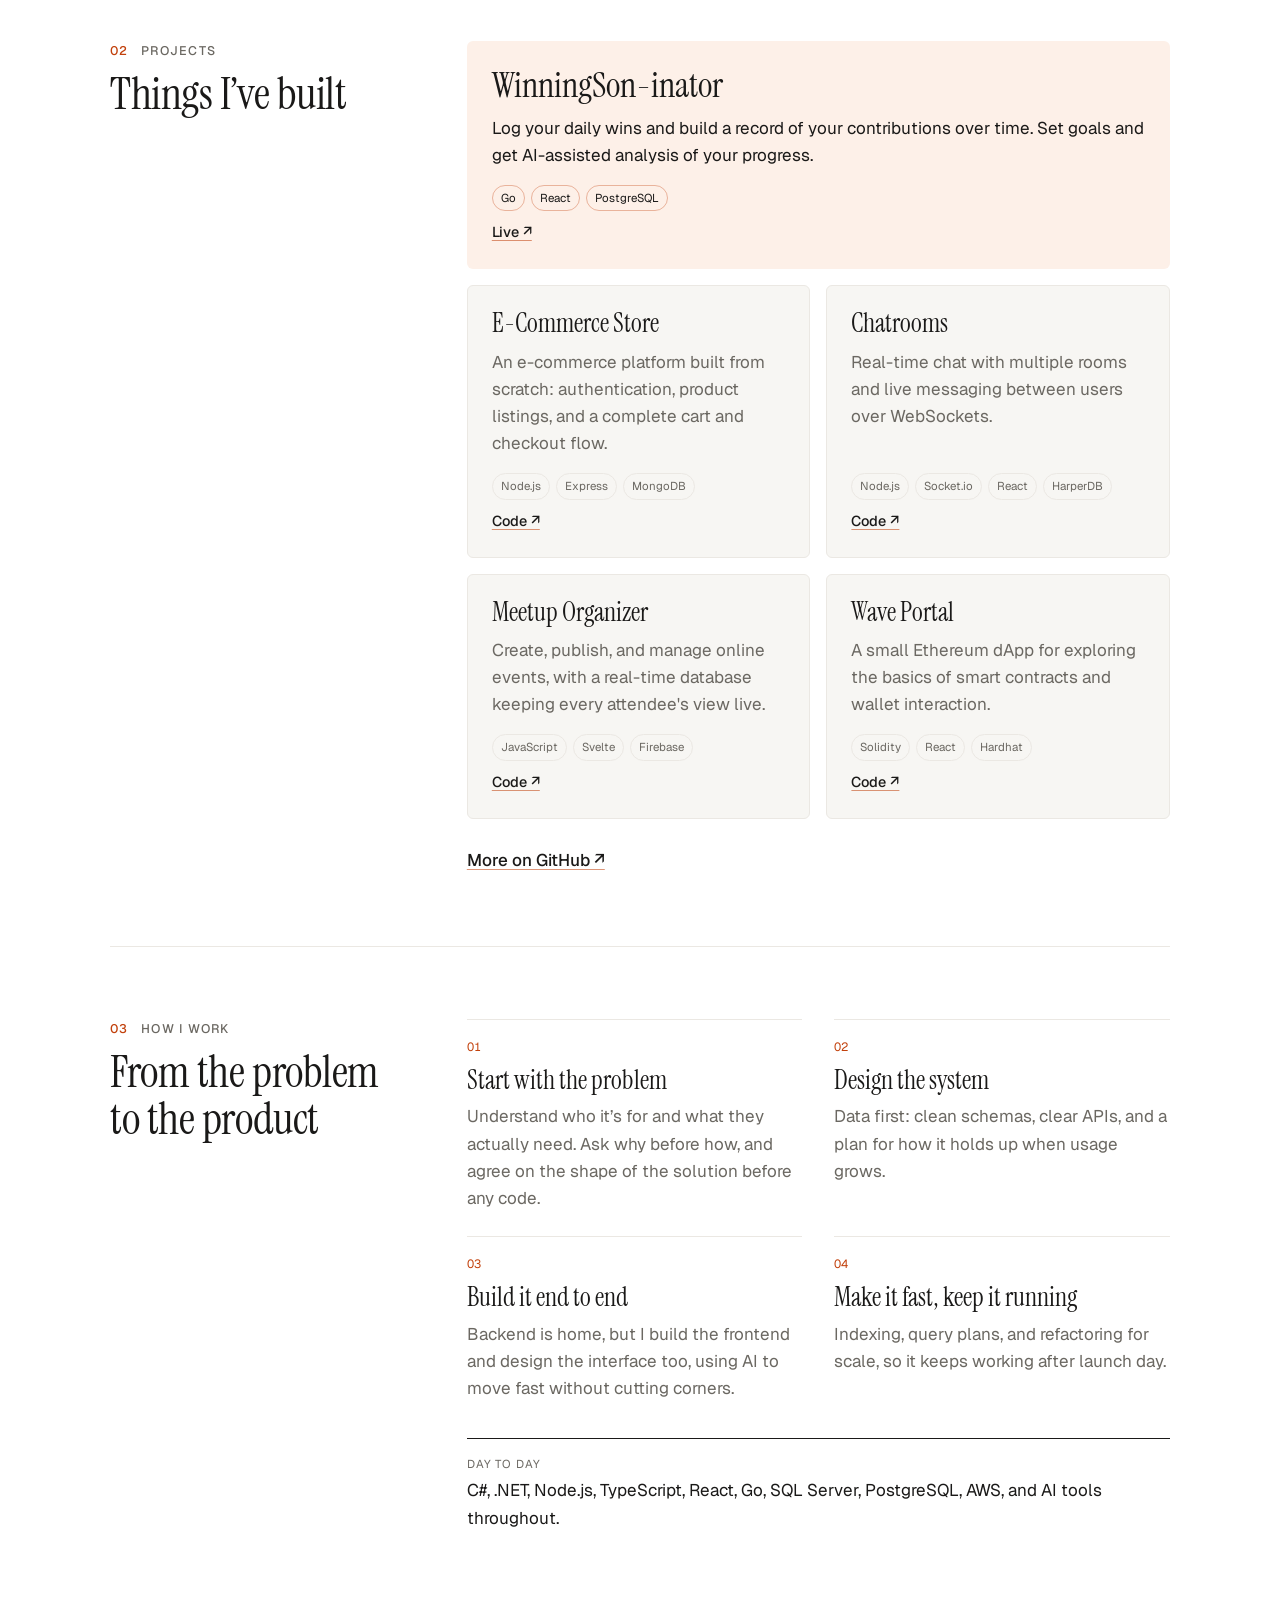
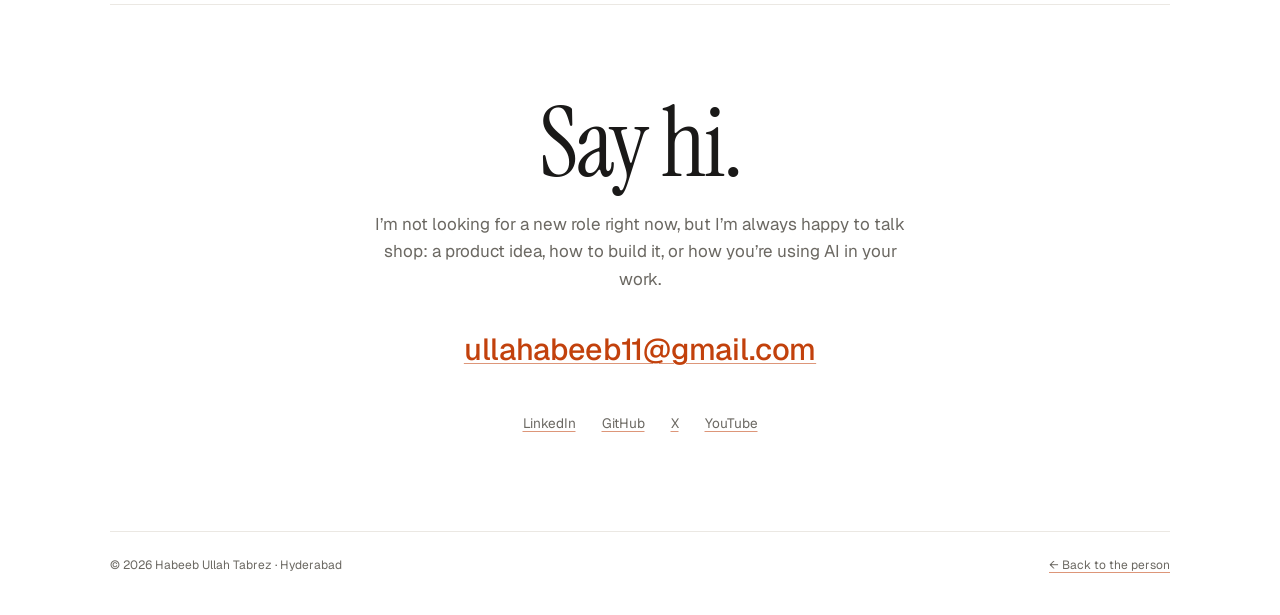
==== commit 0eb10061: "Simplify header nav to a Home/Work toggle Drop in-page section links and the mobile hamburger menu; " ====
--- a/work.html
+++ b/work.html
@@ -62,19 +62,13 @@
   <header class="site-header">
     <div class="site-header__inner">
       <a class="wordmark" href="index.html" aria-label="Habeeb Ullah Tabrez, home">Habeeb<span>.</span></a>
-      <nav class="site-nav" id="site-nav" aria-label="Main">
+      <nav class="site-nav" aria-label="Main">
         <a href="index.html">Home</a>
-        <a href="#experience">Experience</a>
-        <a href="#projects">Projects</a>
-        <a href="#how">How I work</a>
-        <a href="#contact">Say hi</a>
+        <a href="work.html" aria-current="page">Work</a>
       </nav>
       <div class="header-actions">
         <button class="icon-btn theme-toggle" type="button" aria-label="Switch to dark mode" aria-pressed="false">
           <svg viewBox="0 0 24 24" width="18" height="18" aria-hidden="true"><circle cx="12" cy="12" r="8.5" fill="none" stroke="currentColor" stroke-width="1.6"/><path d="M12 3.5a8.5 8.5 0 0 1 0 17z" fill="currentColor"/></svg>
-        </button>
-        <button class="icon-btn menu-toggle" type="button" aria-label="Open menu" aria-expanded="false" aria-controls="site-nav">
-          <svg viewBox="0 0 24 24" width="18" height="18" aria-hidden="true"><path d="M4 8h16M4 16h16" stroke="currentColor" stroke-width="1.6" stroke-linecap="round"/></svg>
         </button>
       </div>
     </div>
--- a/styles.css
+++ b/styles.css
@@ -89,7 +89,8 @@
 .wordmark:hover { color: var(--ink); }
 .site-nav { display: flex; gap: 24px; margin-left: auto; }
 .site-nav a { font-size: .92rem; color: var(--muted); text-decoration: none; }
-.site-nav a:hover { color: var(--ink); }
+.site-nav a:hover, .site-nav a[aria-current="page"] { color: var(--ink); }
+.site-nav a[aria-current="page"] { text-decoration: underline; text-decoration-color: var(--accent); text-underline-offset: 6px; text-decoration-thickness: 1.5px; }
 .header-actions { display: flex; gap: 8px; }
 .icon-btn {
   display: grid; place-items: center; width: 36px; height: 36px;
@@ -98,7 +99,6 @@
   transition: border-color .15s;
 }
 .icon-btn:hover { border-color: var(--ink); }
-.menu-toggle { display: none; }
 
 /* ---------- The entry (home hero) ---------- */
 .entry { padding: clamp(32px, 6vw, 80px) 0 clamp(40px, 6vw, 72px); }
@@ -335,26 +335,9 @@
 @media (max-width: 760px) {
   body { font-size: 16px; }
   :root { --header-h: 58px; }
-  .menu-toggle { display: grid; }
-  .header-actions { margin-left: auto; }
-  .site-nav {
-    display: none; position: absolute; top: 100%; left: 0; right: 0;
-    flex-direction: column; gap: 0; margin: 0;
-    padding: 4px var(--gutter) 16px;
-    background: var(--bg); border-bottom: 1px solid var(--line);
-  }
-  .site-nav.is-open { display: flex; }
-  .site-nav a { padding: 13px 0; font-size: 1.05rem; color: var(--ink); border-bottom: 1px solid var(--line); }
-  .site-nav a:last-child { border-bottom: 0; }
-  html:not(.js) .site-nav { display: flex; position: static; flex-direction: row; flex-wrap: wrap; gap: 4px 14px; padding: 0; border: 0; background: none; }
-  html:not(.js) .site-nav a { padding: 0; border: 0; font-size: .9rem; }
-  /* A short nav (home page) stays inline on phones; no hamburger needed */
-  .site-nav--inline, html:not(.js) .site-nav--inline {
-    display: flex; position: static; flex-direction: row; gap: 20px;
-    margin-left: auto; padding: 0; border: 0; background: none;
-  }
-  .site-nav--inline a, html:not(.js) .site-nav--inline a { padding: 10px 0; border: 0; font-size: .95rem; color: var(--muted); }
-  .site-nav--inline + .header-actions { margin-left: 4px; }
+  .site-nav { gap: 20px; }
+  .site-nav a { padding: 10px 0; font-size: .95rem; }
+  .header-actions { margin-left: 4px; }
 
   /* Hero: the name fills the screen edge to edge ("Habeeb" ≈ 2.4em wide,
      "Ullah" + its indent ≈ the same), the portrait sits underneath as a wide crop */
@@ -500,7 +483,8 @@
 html { -webkit-tap-highlight-color: transparent; }
 @media (hover: none) {
   a:hover { color: inherit; text-decoration-color: color-mix(in srgb, var(--accent) 55%, transparent); }
-  .site-nav a:hover { color: var(--muted); }
+  .site-nav a:not([aria-current]):hover { color: var(--muted); }
+  .site-nav a[aria-current="page"]:hover { text-decoration-color: var(--accent); }
   .socials a:hover { color: var(--muted); }
   .contact__email:hover { color: var(--accent); }
   .btn:hover { background: transparent; color: inherit; }
@@ -508,6 +492,3 @@
   .project--featured:hover { border-color: transparent; }
   .icon-btn:hover { border-color: var(--line); }
 }
-@media (hover: none) and (max-width: 760px) {
-  .site-nav a:hover { color: var(--ink); }
-}
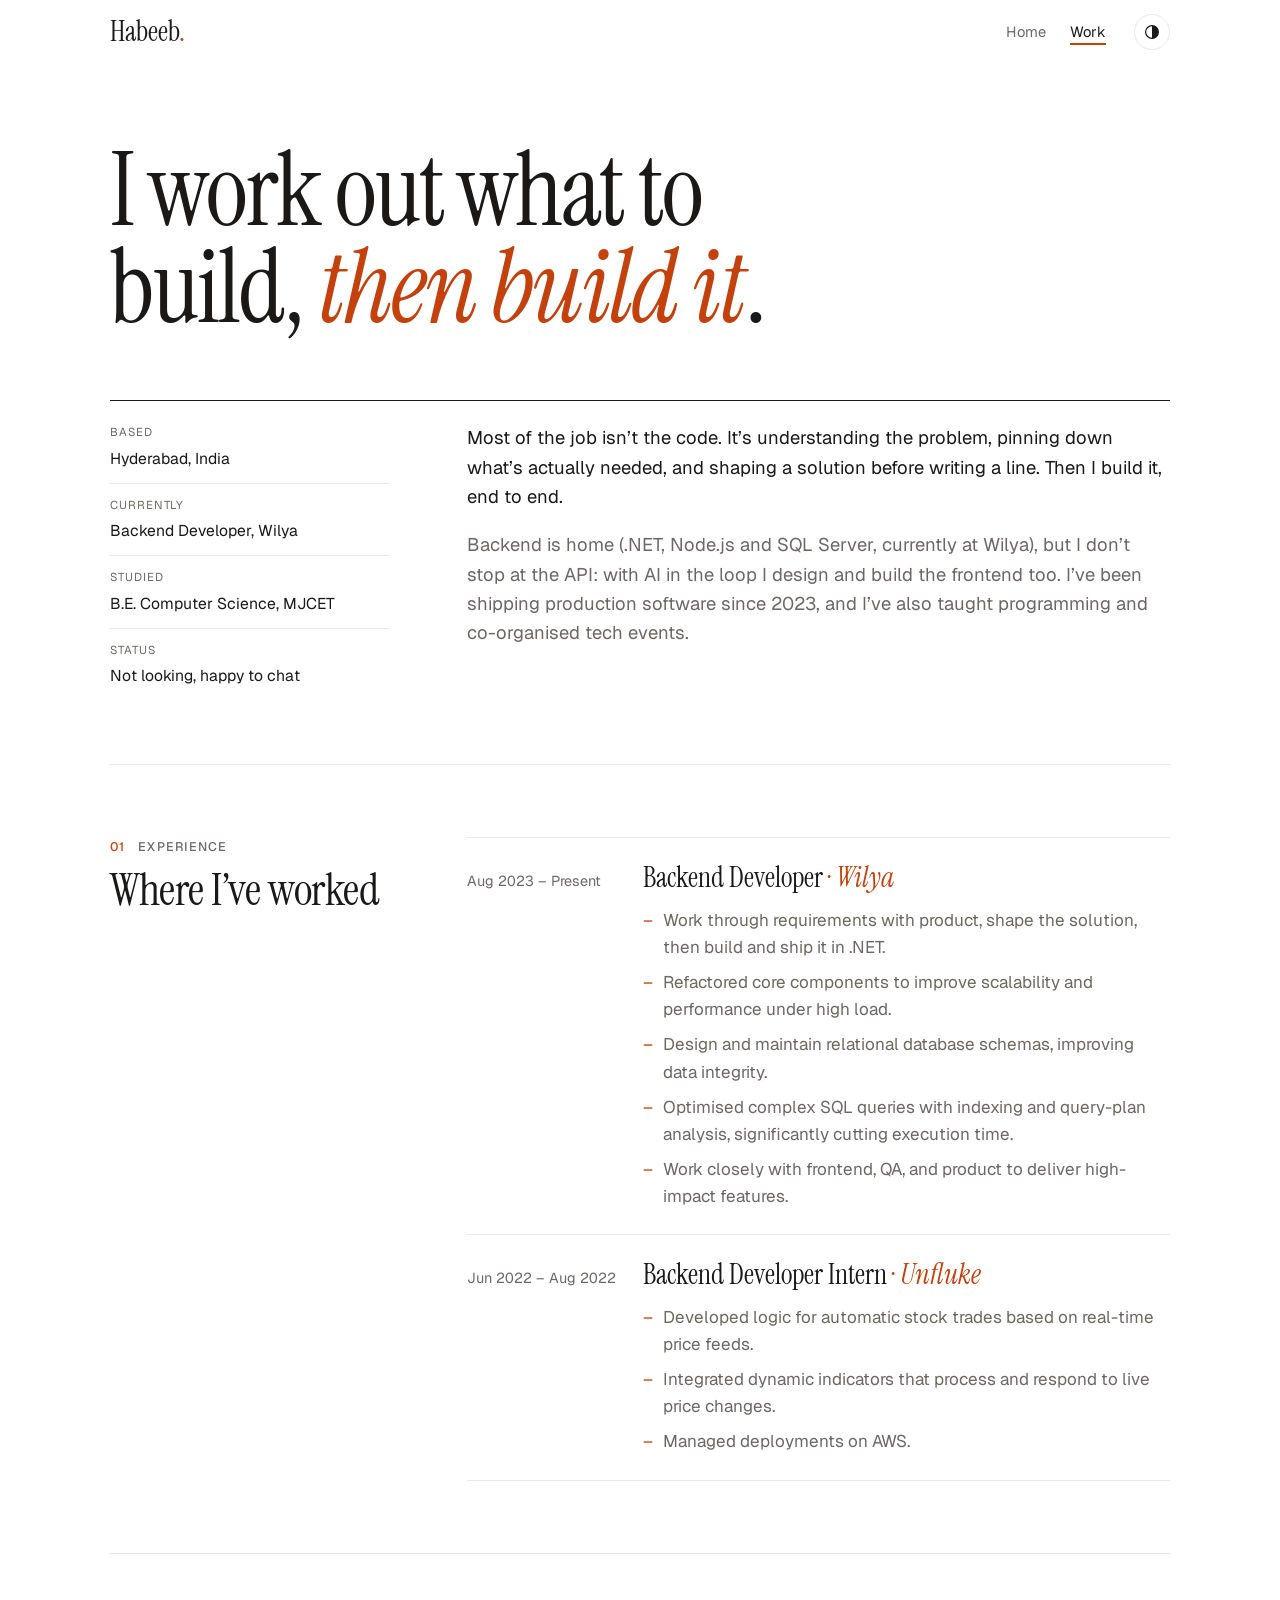
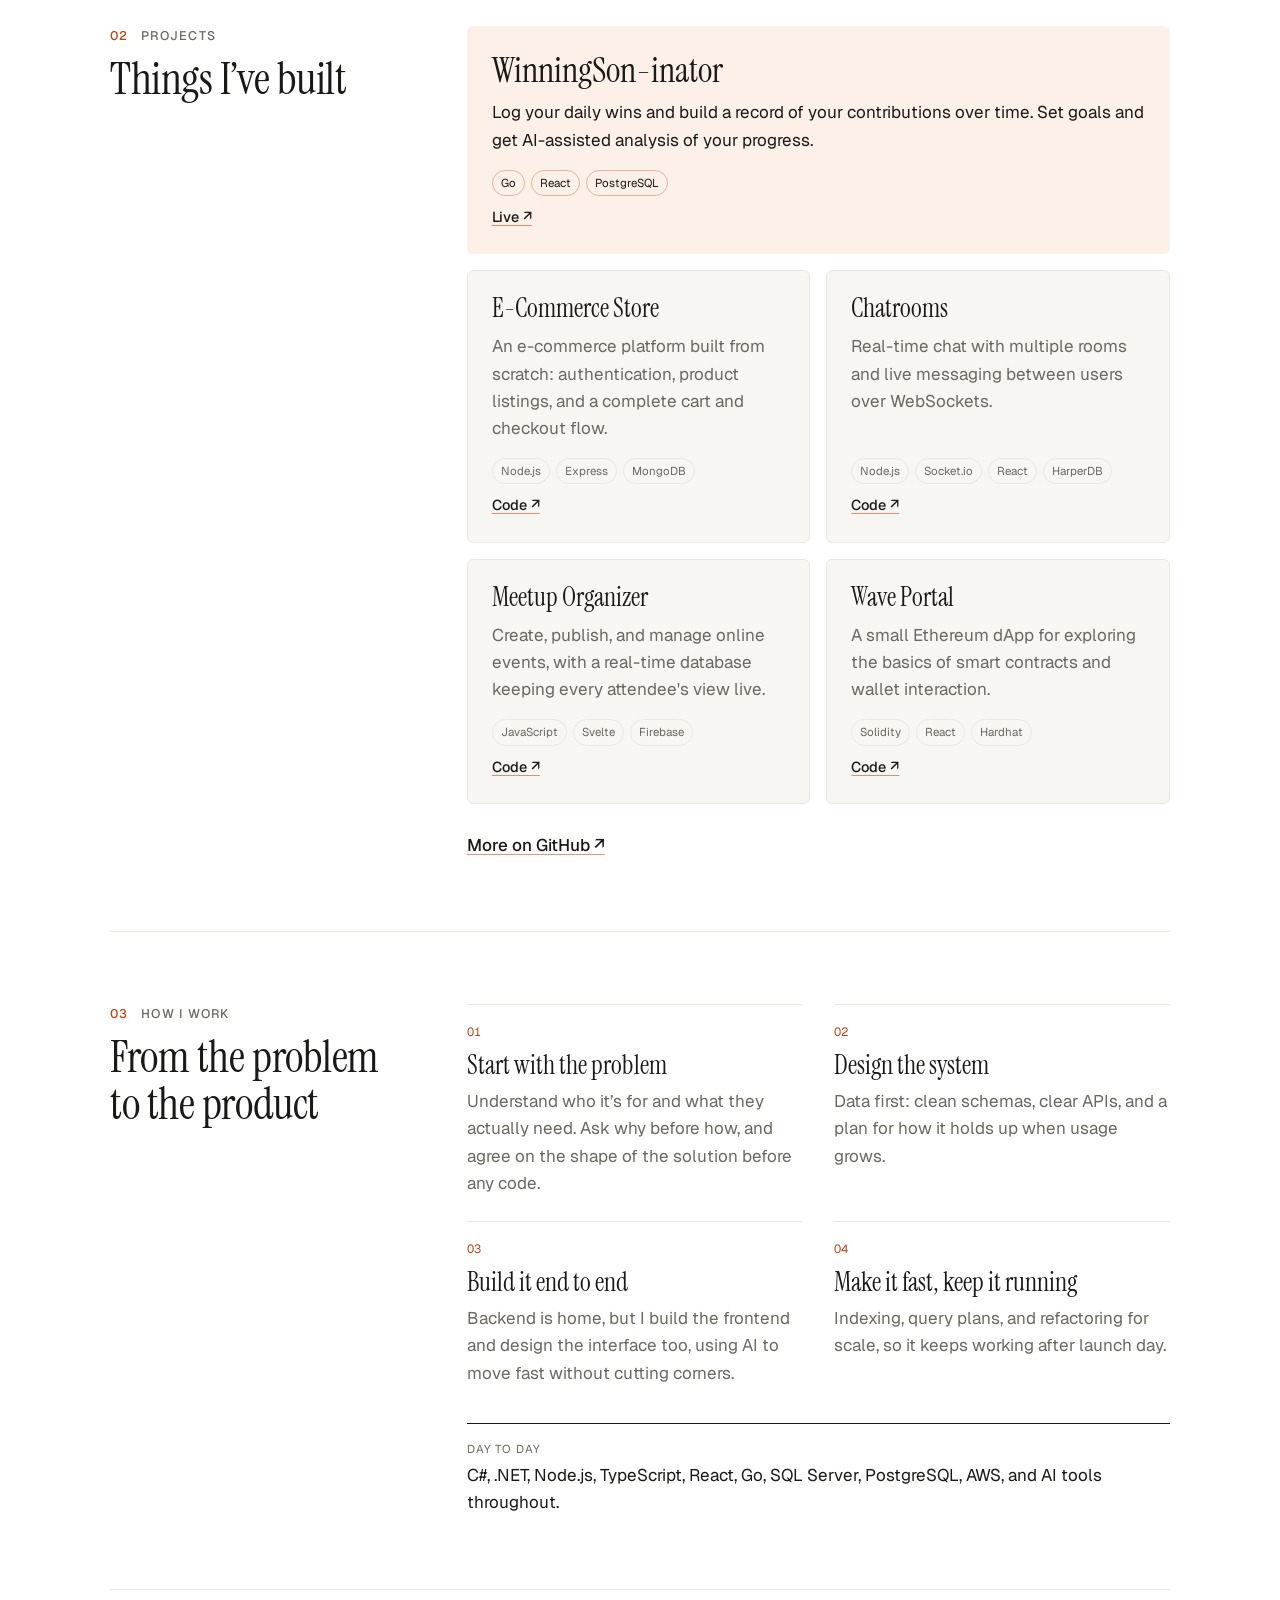
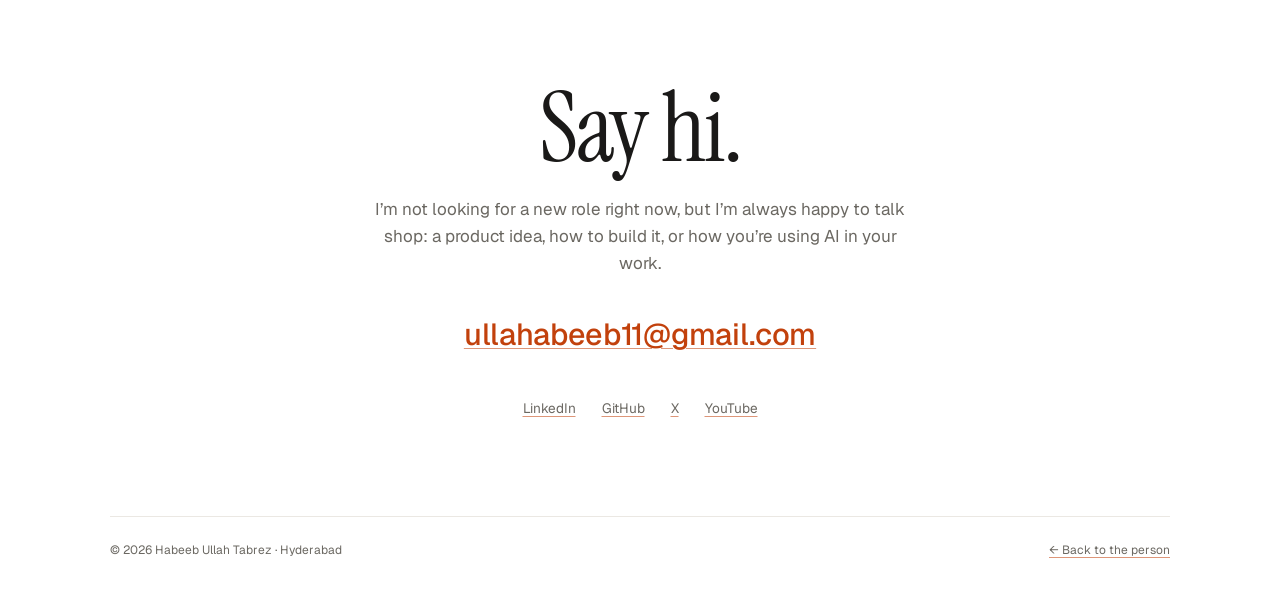
==== commit d67a9654: "Align work page intro with the section grid Put the facts in the label column and the intro copy in " ====
--- a/work.html
+++ b/work.html
@@ -78,24 +78,31 @@
 
     <!-- ============ INTRO ============ -->
     <section class="work-intro">
-      <p class="mono work-intro__kicker"><a href="index.html">Habeeb Ullah Tabrez</a> / work</p>
       <h1 class="work-intro__title">I work out what to build, <em>then build it</em>.</h1>
-      <p class="work-intro__lede">
-        Most of the job isn’t the code. It’s understanding the problem, pinning down what’s actually needed,
-        and shaping a solution before writing a line. Then I build it, end to end.
-        Backend is home (.NET, Node.js and SQL Server, currently at Wilya), but I don’t stop at the API:
-        with AI in the loop I design and build the frontend too.
-        I’ve been shipping production software since 2023, and I’ve also taught programming and co-organised tech events.
-      </p>
-      <dl class="facts">
-        <div><dt>Based</dt><dd>Hyderabad, India</dd></div>
-        <div><dt>Currently</dt><dd>Backend Developer, Wilya</dd></div>
-        <div><dt>Studied</dt><dd>B.E. Computer Science, MJCET</dd></div>
-        <div><dt>Status</dt><dd>Not looking, happy to chat</dd></div>
-      </dl>
-      <p class="work-intro__actions" data-todo>
-        <a class="btn" href="#">Résumé (PDF) · add file</a>
-      </p>
+      <div class="work-intro__grid">
+        <div class="work-intro__body">
+          <div class="work-intro__lede">
+            <p>
+              Most of the job isn’t the code. It’s understanding the problem, pinning down what’s actually needed,
+              and shaping a solution before writing a line. Then I build it, end to end.
+            </p>
+            <p>
+              Backend is home (.NET, Node.js and SQL Server, currently at Wilya), but I don’t stop at the API:
+              with AI in the loop I design and build the frontend too.
+              I’ve been shipping production software since 2023, and I’ve also taught programming and co-organised tech events.
+            </p>
+          </div>
+          <p class="work-intro__actions" data-todo>
+            <a class="btn" href="#">Résumé (PDF) · add file</a>
+          </p>
+        </div>
+        <dl class="facts">
+          <div><dt>Based</dt><dd>Hyderabad, India</dd></div>
+          <div><dt>Currently</dt><dd>Backend Developer, Wilya</dd></div>
+          <div><dt>Studied</dt><dd>B.E. Computer Science, MJCET</dd></div>
+          <div><dt>Status</dt><dd>Not looking, happy to chat</dd></div>
+        </dl>
+      </div>
     </section>
 
     <!-- ============ EXPERIENCE ============ -->
--- a/styles.css
+++ b/styles.css
@@ -239,21 +239,25 @@
    Work page
    ========================================================================== */
 .work-intro { padding: clamp(36px, 6vw, 88px) 0 clamp(40px, 6vw, 64px); }
-.work-intro__kicker { color: var(--muted); margin-bottom: 24px; }
-.work-intro__kicker a { color: var(--ink); }
 .work-intro__title {
   font-family: var(--serif); font-weight: 400; max-width: 16ch;
   font-size: clamp(2.9rem, 8vw, 6.4rem); line-height: .95; letter-spacing: -0.02em;
 }
 .work-intro__title em { color: var(--accent); }
-.work-intro__lede { max-width: 60ch; margin-top: 28px; font-size: 1.15rem; color: var(--muted); }
+/* Same two columns as the sections below: facts in the label column, the story in the body */
+.work-intro__grid {
+  display: grid; grid-template-columns: minmax(0, 280px) minmax(0, 1fr);
+  gap: 28px clamp(32px, 6vw, 80px);
+  margin-top: clamp(40px, 5vw, 64px); padding-top: 22px; border-top: 1.5px solid var(--ink);
+}
+.work-intro__grid .facts { grid-column: 1; grid-row: 1; }
+.work-intro__body { grid-column: 2; min-width: 0; }
+.work-intro__lede { max-width: 58ch; font-size: 1.15rem; color: var(--muted); }
+.work-intro__lede p:first-child { color: var(--ink); }
+.work-intro__lede p + p { margin-top: 1em; }
 .work-intro__actions { margin-top: 28px; }
-.facts {
-  display: grid; grid-template-columns: repeat(4, minmax(0, 1fr));
-  margin-top: 48px; border-top: 1.5px solid var(--ink); border-bottom: 1px solid var(--line);
-}
-.facts > div { padding: 14px 16px 16px 0; }
-.facts > div + div { padding-left: 16px; border-left: 1px solid var(--line); }
+.facts > div { padding: 12px 0; border-top: 1px solid var(--line); }
+.facts > div:first-child { padding-top: 0; border-top: 0; }
 .facts dt { font-family: var(--mono); font-size: .72rem; text-transform: uppercase; letter-spacing: .08em; color: var(--muted); }
 .facts dd { margin-top: 4px; font-size: .98rem; }
 
@@ -327,9 +331,11 @@
 @media (max-width: 900px) {
   .section { grid-template-columns: 1fr; }
   .section__head { position: static; margin-bottom: 12px; }
-  .facts { grid-template-columns: repeat(2, minmax(0, 1fr)); }
-  .facts > div:nth-child(3) { padding-left: 0; border-left: 0; }
-  .facts > div:nth-child(n + 3) { border-top: 1px solid var(--line); }
+  /* Story first, then the facts as a 2 × 2 block underneath */
+  .work-intro__grid { grid-template-columns: 1fr; }
+  .work-intro__grid .facts, .work-intro__body { grid-column: auto; grid-row: auto; }
+  .facts { display: grid; grid-template-columns: repeat(2, minmax(0, 1fr)); gap: 0 16px; border-bottom: 1px solid var(--line); }
+  .facts > div, .facts > div:first-child { padding: 14px 0; border-top: 1px solid var(--line); }
 }
 
 @media (max-width: 760px) {
@@ -429,9 +435,8 @@
 
   /* Work intro */
   .work-intro { padding-top: 28px; }
-  .work-intro__kicker { margin-bottom: 16px; }
   .work-intro__title { font-size: clamp(2.6rem, 12.5vw, 3.6rem); line-height: .98; }
-  .work-intro__lede { margin-top: 20px; }
+  .work-intro__grid { margin-top: 28px; padding-top: 20px; }
 
   .projects { grid-template-columns: 1fr; }
   .project { padding: 20px; }
@@ -451,7 +456,6 @@
   .text-link { margin-top: 16px; }
   .project__links { gap: 22px; margin-bottom: -10px; }
   .site-footer a { display: inline-block; padding: 8px 0; }
-  .work-intro__kicker a { display: inline-block; padding: 6px 0; }
 
   .contact__lede { margin: 20px auto 24px; }
   .draft-badge { font-size: .65rem; padding: 4px 10px; }
@@ -468,12 +472,11 @@
 
 /* Small phones: facts read better as a single list */
 @media (max-width: 480px) {
-  .facts { grid-template-columns: 1fr; margin-top: 36px; }
-  .facts > div, .facts > div + div {
+  .facts { grid-template-columns: 1fr; }
+  .facts > div, .facts > div:first-child {
     display: grid; grid-template-columns: 6.5rem 1fr; gap: 12px; align-items: baseline;
-    padding: 11px 0; border-left: 0;
+    padding: 11px 0;
   }
-  .facts > div + div { border-top: 1px solid var(--line); }
   .facts dd { margin-top: 0; }
   .work-intro__lede { font-size: 1.05rem; }
   .project--featured .project__title { font-size: 1.7rem; }
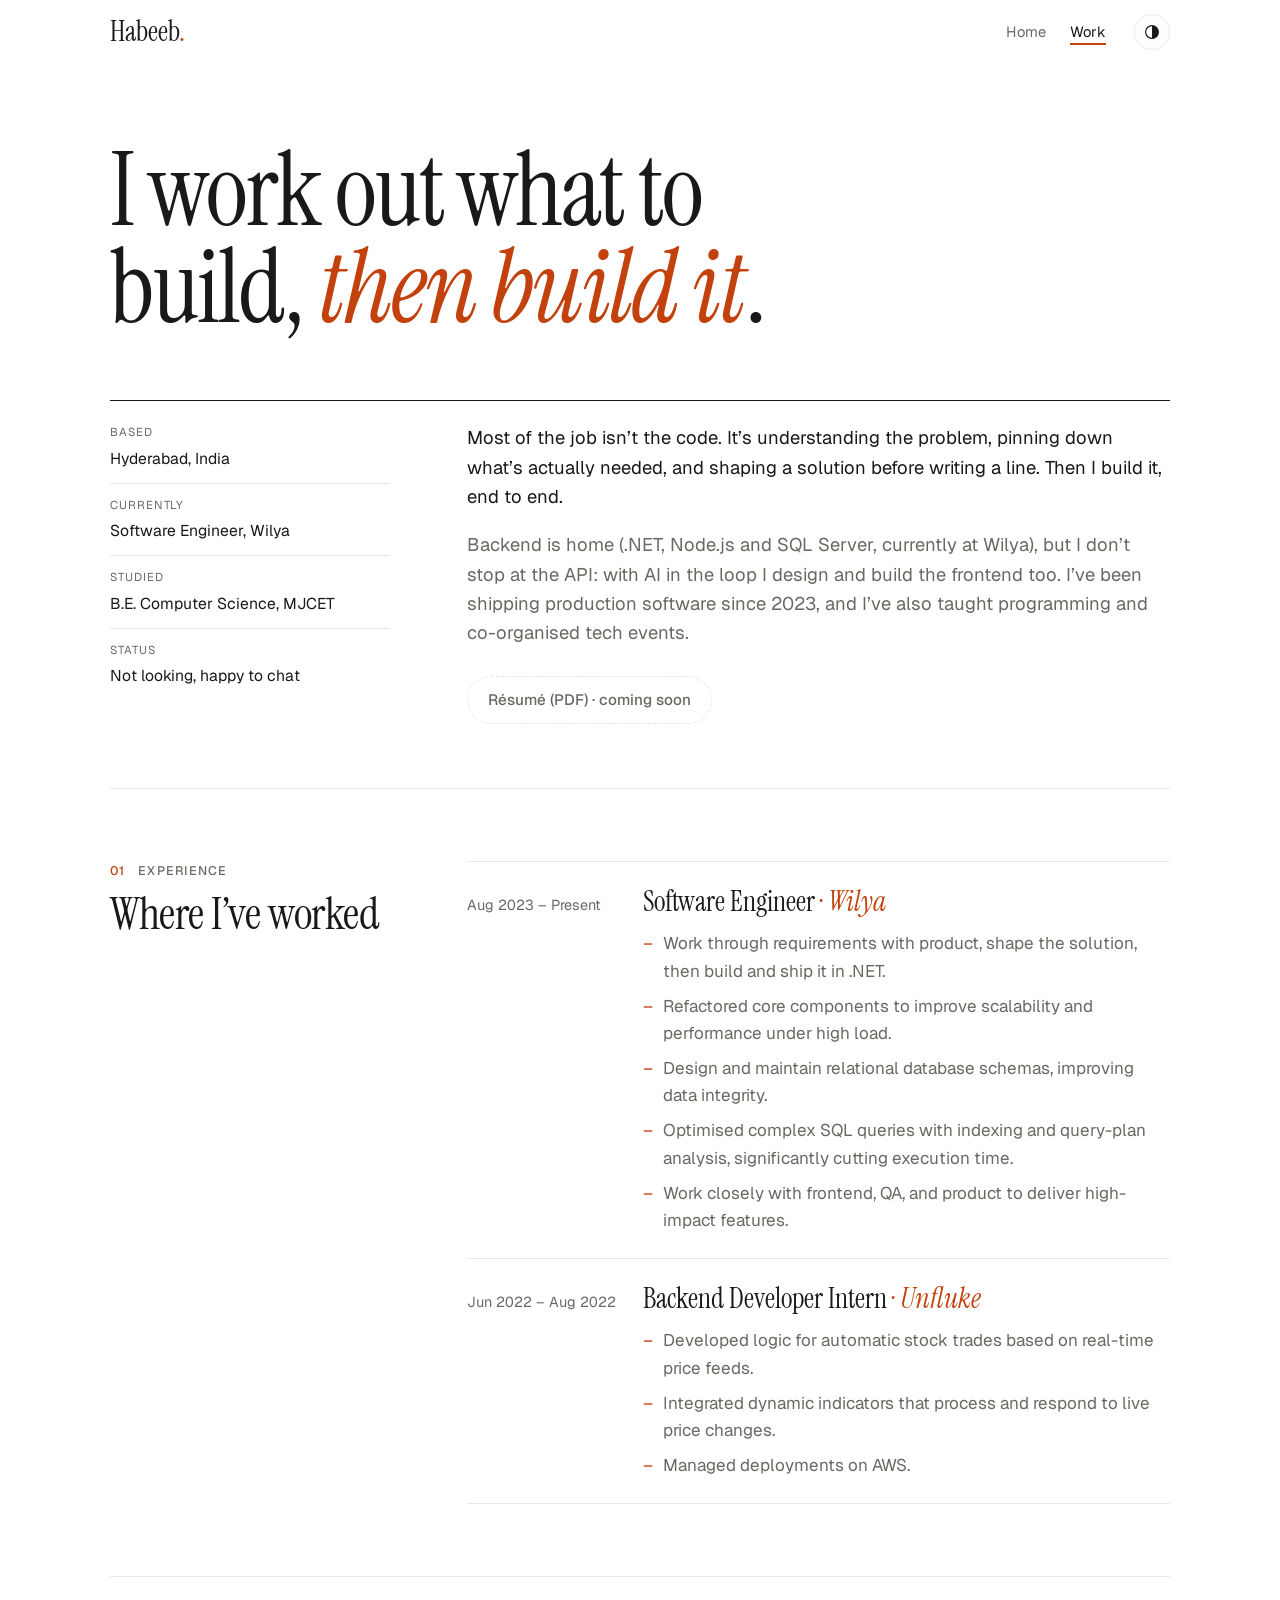
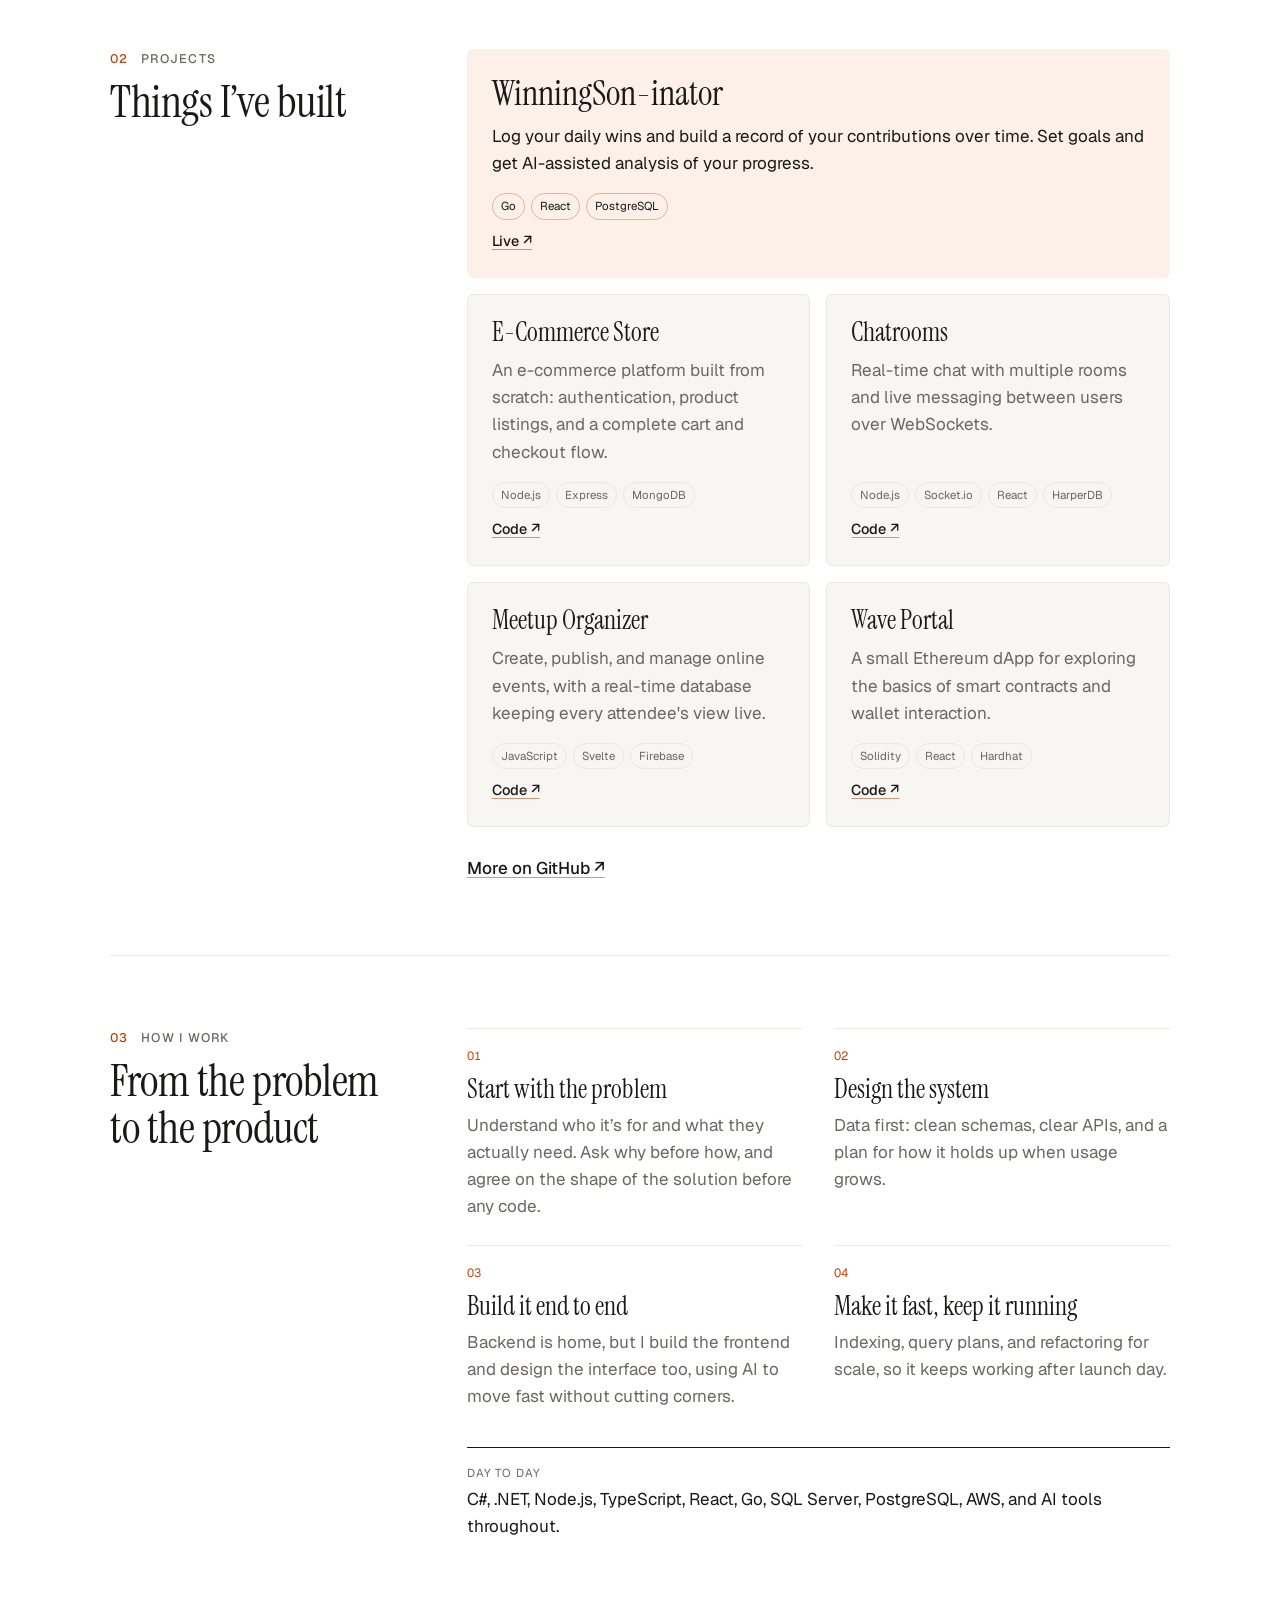
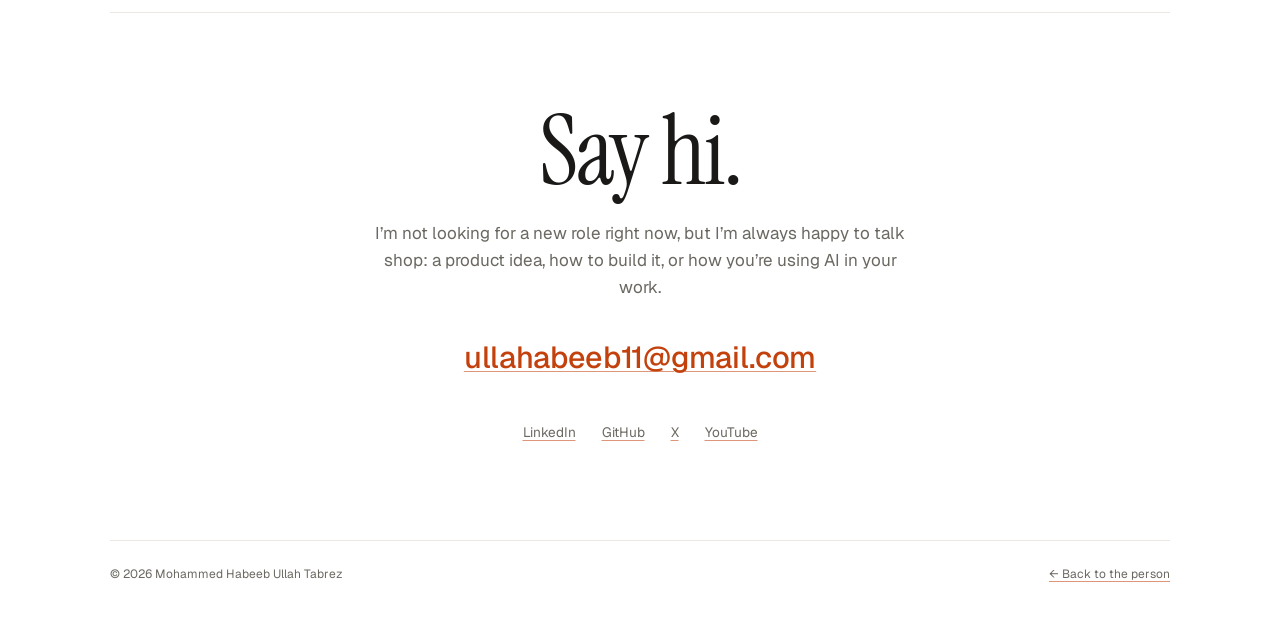
==== commit a769a6d7: "Add a share image, a 404 page, and tidy loose ends before merging - Add a 1200x630 JPG share card an" ====
--- a/work.html
+++ b/work.html
@@ -14,9 +14,13 @@
   <meta property="og:title" content="Work · Habeeb Ullah Tabrez">
   <meta property="og:description" content="Software engineer at Wilya. From understanding the problem to shipping the product: backend, frontend, and design.">
   <meta property="og:url" content="https://theopcoder.in/work.html">
-  <meta property="og:image" content="https://theopcoder.in/images/Mohammed_Habeeb_Ullah_Tabrez.webp">
+  <meta property="og:image" content="https://theopcoder.in/images/share.jpg">
+  <meta property="og:image:width" content="1200">
+  <meta property="og:image:height" content="630">
+  <meta property="og:image:alt" content="Habeeb Ullah Tabrez, software engineer who works out what to build, then builds it. theopcoder.in">
   <meta name="twitter:card" content="summary_large_image">
   <meta name="twitter:site" content="@HabeebDoesStuff">
+  <meta name="twitter:image" content="https://theopcoder.in/images/share.jpg">
 
   <link rel="icon" type="image/png" href="./favicon/favicon-96x96.png" sizes="96x96">
   <link rel="icon" type="image/svg+xml" href="./favicon/favicon.svg">
@@ -41,7 +45,7 @@
     "@type": "Person",
     "name": "Habeeb Ullah Tabrez",
     "alternateName": ["Mohammed Habeeb Ullah Tabrez", "Habeeb"],
-    "jobTitle": "Backend Developer",
+    "jobTitle": "Software Engineer",
     "worksFor": { "@type": "Organization", "name": "Wilya" },
     "alumniOf": { "@type": "CollegeOrUniversity", "name": "Muffakham Jah College of Engineering and Technology" },
     "knowsAbout": ["Software Engineering", "Requirements Analysis", "System Design", "Backend Development", "Frontend Development", "UI Design", "AI-assisted Development", ".NET", "Node.js", "Go", "Python", "SQL Server", "PostgreSQL", "MongoDB", "REST APIs", "Microservices", "AWS"],
@@ -92,15 +96,17 @@
               I’ve been shipping production software since 2023, and I’ve also taught programming and co-organised tech events.
             </p>
           </div>
-          <p class="work-intro__actions" data-todo>
-            <a class="btn" href="#">Résumé (PDF) · add file</a>
+          <!-- Résumé: shown but disabled until the PDF is added. To turn it on, swap the
+               button for <a class="btn" href="resume.pdf" target="_blank" rel="noopener">Résumé (PDF)</a> -->
+          <p class="work-intro__actions">
+            <button class="btn" type="button" disabled>Résumé (PDF) · coming soon</button>
           </p>
         </div>
         <dl class="facts">
           <div><dt>Based</dt><dd>Hyderabad, India</dd></div>
-          <div><dt>Currently</dt><dd>Backend Developer, Wilya</dd></div>
+          <div><dt>Currently</dt><dd>Software Engineer, Wilya</dd></div>
           <div><dt>Studied</dt><dd>B.E. Computer Science, MJCET</dd></div>
-          <div><dt>Status</dt><dd>Not looking, happy to chat</dd></div>
+          <div class="facts__status"><dt>Status</dt><dd>Not looking, happy to chat</dd></div>
         </dl>
       </div>
     </section>
@@ -115,7 +121,7 @@
         <article class="job">
           <p class="job__when mono">Aug 2023 – Present</p>
           <div>
-            <h3 class="job__title">Backend Developer <span>· Wilya</span></h3>
+            <h3 class="job__title">Software Engineer <span>· Wilya</span></h3>
             <ul class="job__points">
               <li>Work through requirements with product, shape the solution, then build and ship it in .NET.</li>
               <li>Refactored core components to improve scalability and performance under high load.</li>
@@ -176,7 +182,12 @@
             <p>Indexing, query plans, and refactoring for scale, so it keeps working after launch day.</p>
           </li>
         </ol>
-        <p class="stack"><span>Day to day</span> C#, .NET, Node.js, TypeScript, React, Go, SQL Server, PostgreSQL, AWS, and AI tools throughout.</p>
+        <div class="stack">
+          <p class="stack__label">Day to day</p>
+          <ul class="stack__list">
+            <li>C#</li><li>.NET</li><li>Node.js</li><li>TypeScript</li><li>React</li><li>Go</li><li>SQL Server</li><li>PostgreSQL</li><li>AWS</li><li>AI tools</li>
+          </ul>
+        </div>
       </div>
     </section>
 
@@ -196,7 +207,7 @@
   </main>
 
   <footer class="site-footer">
-    <p>© <span data-year>2026</span> Habeeb Ullah Tabrez · Hyderabad</p>
+    <p>© <span data-year>2026</span> Mohammed Habeeb Ullah Tabrez</p>
     <p><a href="index.html">← Back to the person</a></p>
   </footer>
 
--- a/styles.css
+++ b/styles.css
@@ -101,18 +101,28 @@
 .icon-btn:hover { border-color: var(--ink); }
 
 /* ---------- The entry (home hero) ---------- */
-.entry { padding: clamp(32px, 6vw, 80px) 0 clamp(40px, 6vw, 72px); }
-.entry__top {
-  display: grid; grid-template-columns: 1fr minmax(200px, 300px);
-  gap: 24px clamp(24px, 5vw, 64px); align-items: end;
-}
+/* One screen on landing: the name on one line across the top, then the entry
+   in the same two columns as the sections below (portrait | headword + senses) */
+.entry {
+  display: grid;
+  grid-template-columns: min(280px, 34%) minmax(0, 1fr);
+  grid-template-areas: "name name" "photo meta" "photo senses";
+  grid-template-rows: auto auto 1fr;
+  column-gap: clamp(32px, 6vw, 80px);
+  padding: clamp(28px, 4vh, 56px) 0 clamp(48px, 6vw, 80px);
+}
+.entry__lead { display: contents; }
+.entry__more { display: none; }
 .entry__name {
+  grid-area: name;
   font-family: var(--serif); font-weight: 400;
-  font-size: clamp(3.4rem, 13.5vw, 11.5rem);
-  line-height: .86; letter-spacing: -0.025em;
-}
-.entry__name span { display: block; }
-.entry__name-mid { font-style: italic; color: var(--accent); padding-left: .55em; }
+  font-size: clamp(3rem, 9vw, 8.4rem);
+  line-height: 1; letter-spacing: -0.025em;
+  padding-bottom: clamp(20px, 3vh, 32px); margin-bottom: clamp(24px, 3.5vh, 36px);
+  border-bottom: 1.5px solid var(--ink);
+}
+.entry__portrait { grid-area: photo; align-self: start; }
+.entry__name-mid { font-style: italic; color: var(--accent); }
 .entry__portrait img {
   aspect-ratio: 4 / 5; width: 100%; object-fit: cover; object-position: 50% 28%;
   border-radius: var(--radius);
@@ -121,27 +131,26 @@
   margin-top: 10px; font-family: var(--mono); font-size: .75rem; color: var(--muted);
 }
 .entry__meta {
+  grid-area: meta;
   display: flex; flex-wrap: wrap; align-items: baseline; gap: 6px 22px;
-  margin-top: clamp(32px, 5vw, 56px); padding: 14px 0;
-  border-top: 1.5px solid var(--ink); border-bottom: 1px solid var(--line);
+  padding-bottom: 12px; border-bottom: 1px solid var(--line);
   color: var(--muted); font-size: .95rem;
 }
 .entry__meta .mono { color: var(--ink); font-size: .9rem; }
 .entry__pos { font-family: var(--serif); font-style: italic; font-size: 1.15rem; color: var(--ink); }
 .entry__senses {
-  counter-reset: sense;
-  display: grid; grid-template-columns: repeat(2, minmax(0, 1fr));
-  gap: 28px clamp(28px, 5vw, 64px); margin-top: 36px;
+  grid-area: senses; counter-reset: sense;
+  display: grid; gap: 10px; align-content: start; margin-top: 20px; max-width: 62ch;
 }
 .entry__senses li {
   counter-increment: sense;
-  position: relative; padding-left: 2.25rem;
-  font-size: 1.125rem; line-height: 1.5;
+  position: relative; padding-left: 2rem;
+  font-size: 1.075rem; line-height: 1.5;
 }
 .entry__senses li::before {
   content: counter(sense) ".";
   position: absolute; left: 0; top: .1em;
-  font-family: var(--serif); font-size: 1.6rem; line-height: 1; color: var(--accent);
+  font-family: var(--serif); font-size: 1.45rem; line-height: 1; color: var(--accent);
 }
 .entry__senses a { white-space: nowrap; }
 
@@ -188,20 +197,24 @@
 #gallery .text-link { margin-top: 48px; }
 
 /* ---------- More about me: label + a flowing line of terms per row ---------- */
+/* Same rhythm as the "Right now" list: label column, thin rules, body-scale text */
+.about { border-top: 1px solid var(--line); }
 .about__row {
-  display: grid; grid-template-columns: 7.5rem minmax(0, 1fr); gap: 6px 24px; align-items: baseline;
-  padding: 18px 0 20px; border-top: 1px solid var(--line);
-}
-.about__row:first-child { border-top: 1.5px solid var(--ink); }
-.about dt { font-size: .74rem; font-weight: 500; text-transform: uppercase; letter-spacing: .1em; color: var(--accent); }
+  display: grid; grid-template-columns: 9.5rem minmax(0, 1fr); gap: 4px 24px; align-items: baseline;
+  padding: 16px 0; border-bottom: 1px solid var(--line);
+}
+.about dt { font-family: var(--mono); font-size: .8rem; color: var(--muted); }
 .terms {
-  max-width: 36ch;
-  font-family: var(--serif); font-size: clamp(1.5rem, 2.6vw, 2.05rem); line-height: 1.3; letter-spacing: -0.005em;
+  font-family: var(--serif); font-size: 1.4rem; line-height: 1.4; letter-spacing: -0.005em;
 }
 /* inline-block keeps each term whole; lines break between terms, not inside them */
 .terms li { display: inline-block; text-wrap: balance; }
-/* The dot sticks to the term before it, so a line never starts with one */
-.terms li:not(:last-child)::after { content: "\00a0·"; margin-right: .3em; color: var(--accent); }
+/* Each term carries its separator in front of it. The list is pulled left by one
+   separator's width and its box clips, so a dot that starts a line is hidden:
+   dots only ever show between two terms on the same line. */
+.about dd { overflow: hidden; }
+.terms { margin-left: -1.6em; text-wrap: balance; }
+.terms li::before { content: "·"; display: inline-block; width: 1.6em; text-align: center; color: var(--accent); }
 .terms .is-done { color: var(--muted); }
 .terms s { text-decoration-thickness: 1.5px; text-decoration-color: var(--accent); }
 .terms__year { font-family: var(--sans); font-size: .45em; letter-spacing: .04em; color: var(--accent); vertical-align: .55em; }
@@ -234,6 +247,11 @@
   transition: background .15s, color .15s;
 }
 .btn:hover { background: var(--ink); color: var(--bg); }
+button.btn { font: inherit; font-weight: 500; font-size: .95rem; background: transparent; color: var(--ink); }
+.btn:disabled, .btn:disabled:hover {
+  cursor: not-allowed; background: transparent; color: var(--muted);
+  border-color: var(--line); border-style: dashed;
+}
 
 /* ==========================================================================
    Work page
@@ -298,10 +316,46 @@
 .approach h3 { font-family: var(--serif); font-weight: 400; font-size: 1.6rem; line-height: 1.1; }
 .approach p { margin-top: 8px; color: var(--muted); }
 .stack { margin-top: 12px; padding-top: 16px; border-top: 1.5px solid var(--ink); }
-.stack span {
-  display: block; margin-bottom: 4px;
+.stack__label {
+  margin-bottom: 4px;
   font-size: .72rem; text-transform: uppercase; letter-spacing: .08em; color: var(--muted);
 }
+/* Desktop reads it as a sentence: "C#, .NET, …, AWS, and AI tools throughout." */
+.stack__list li { display: inline; }
+.stack__list li:not(:last-child)::after { content: ", "; }
+.stack__list li:last-child::before { content: "and "; }
+.stack__list li:last-child::after { content: " throughout."; }
+
+/* ==========================================================================
+   404 page: a dictionary entry for the missing page
+   ========================================================================== */
+.lost {
+  min-height: calc(100vh - var(--header-h) - 120px);
+  min-height: calc(100svh - var(--header-h) - 120px);
+  display: flex; flex-direction: column; justify-content: center;
+  padding: clamp(40px, 8vh, 96px) 0;
+}
+.lost__word {
+  font-family: var(--serif); font-weight: 400;
+  font-size: clamp(3.4rem, 13vw, 9rem); line-height: .95; letter-spacing: -0.025em;
+  padding-bottom: clamp(16px, 3vh, 28px); border-bottom: 1.5px solid var(--ink);
+}
+.lost__word span { color: var(--accent); }
+.lost__meta {
+  display: flex; flex-wrap: wrap; align-items: baseline; gap: 6px 18px;
+  padding: 12px 0; border-bottom: 1px solid var(--line); color: var(--muted);
+}
+.lost__meta .mono { color: var(--ink); font-size: .9rem; }
+.lost__pos { font-family: var(--serif); font-style: italic; font-size: 1.15rem; color: var(--ink); }
+.lost__senses { counter-reset: sense; display: grid; gap: 10px; margin-top: 20px; max-width: 56ch; }
+.lost__senses li { counter-increment: sense; position: relative; padding-left: 2rem; font-size: 1.075rem; line-height: 1.5; }
+.lost__senses li::before {
+  content: counter(sense) ".";
+  position: absolute; left: 0; top: .1em;
+  font-family: var(--serif); font-size: 1.45rem; line-height: 1; color: var(--accent);
+}
+.lost__actions { display: flex; flex-wrap: wrap; align-items: center; gap: 12px 28px; margin-top: 36px; }
+.lost__actions .text-link { margin-top: 0; }
 
 /* ==========================================================================
    Draft placeholders: hidden unless previewing (see script.js)
@@ -347,13 +401,21 @@
 
   /* Hero: the name fills the screen edge to edge ("Habeeb" ≈ 2.4em wide,
      "Ullah" + its indent ≈ the same), the portrait sits underneath as a wide crop */
-  .entry { padding-top: 20px; }
-  .entry__top { grid-template-columns: 1fr; gap: 20px; }
-  .entry__name { font-size: calc((100vw - 2 * var(--gutter)) / 2.42); line-height: .84; letter-spacing: -0.03em; }
+  .entry {
+    grid-template-columns: 1fr; grid-template-rows: none;
+    grid-template-areas: "name" "photo" "meta" "senses";
+    row-gap: 20px; padding-top: 20px;
+  }
+  /* Phones: the name goes back to three stacked lines, edge to edge */
+  .entry__name {
+    font-size: calc((100vw - 2 * var(--gutter)) / 2.42); line-height: .84; letter-spacing: -0.03em;
+    padding-bottom: 0; margin-bottom: 0; border-bottom: 0;
+  }
+  .entry__name span { display: block; }
   .entry__name-mid { padding-left: .55em; }
   .entry__portrait img { aspect-ratio: 4 / 3; object-position: 50% 22%; }
-  .entry__meta { margin-top: 28px; }
-  .entry__senses { grid-template-columns: 1fr; gap: 18px; margin-top: 28px; }
+  .entry__meta { margin-top: 8px; padding-top: 12px; border-top: 1.5px solid var(--ink); }
+  .entry__senses { margin-top: 0; gap: 14px; }
   .entry__senses li { font-size: 1.05rem; padding-left: 1.9rem; }
 
   /* Sections: tighter rhythm, a bit more presence on the titles */
@@ -361,18 +423,36 @@
   .section__head { margin-bottom: 22px; }
   .section__title { font-size: 2.35rem; }
 
-  /* Label/value lists keep their two columns, like a glossary */
-  .now__item { grid-template-columns: 5.75rem 1fr; gap: 4px 16px; }
-  .now__item dt { font-size: .74rem; padding-top: .35em; }
-  .now__item dd { font-size: 1.02rem; line-height: 1.5; }
-
-  /* How I work: number in the margin, like the project list */
+  /* Label above its value, the same as "More about me", so the text gets the
+     full width instead of wrapping in a narrow column */
+  .now__item { grid-template-columns: 1fr; gap: 4px; padding: 14px 0 16px; }
+  .now__item dt { font-size: .78rem; padding-top: 0; }
+  .now__item dd { font-size: 1.05rem; line-height: 1.5; }
+
+  /* How I work: a serif numeral in the margin, like the definitions on the home page */
   .approach { grid-template-columns: 1fr; }
-  .approach li { position: relative; padding: 18px 0 20px 2.4rem; }
-  .approach li::before { position: absolute; left: 0; top: 25px; margin: 0; }
+  .approach li { position: relative; padding: 18px 0 20px 2rem; }
+  .approach li::before {
+    content: counter(step) ".";
+    position: absolute; left: 0; top: 18px; margin: 0;
+    font-family: var(--serif); font-size: 1.45rem; line-height: 1.1; color: var(--accent);
+  }
   .approach h3 { font-size: 1.45rem; }
   .approach p { font-size: .95rem; }
+
+  /* Day to day: chips instead of a sentence */
   .stack { margin-top: 4px; }
+  .stack__label { margin-bottom: 12px; }
+  .stack__list { display: flex; flex-wrap: wrap; gap: 8px 6px; }
+  .stack__list li {
+    display: block; padding: 5px 12px;
+    border: 1px solid var(--line); border-radius: 999px;
+    font-size: .88rem; line-height: 1.4;
+  }
+  .stack__list li:last-child::before, .stack__list li:not(:last-child)::after { content: none; }
+  /* AI is the through-line, so its chip carries the accent */
+  .stack__list li:last-child { background: var(--accent-soft); border-color: transparent; }
+  .stack__list li:last-child::after { content: " throughout"; color: var(--muted); }
   .job { grid-template-columns: 1fr; gap: 4px; padding: 22px 0; }
   .job__when { padding-top: 0; font-size: .78rem; }
 
@@ -389,10 +469,12 @@
   #gallery .text-link { margin-top: 12px; }
 
   .about__row { grid-template-columns: 1fr; padding: 14px 0 18px; }
-  .terms { font-size: 1.5rem; line-height: 1.3; }
-
-  /* Contact */
-  .contact { padding: 72px 0 64px; }
+  /* The section's own rule follows straight after, so drop the last one */
+  .about__row:last-child { border-bottom: 0; padding-bottom: 0; }
+  .terms { font-size: 1.3rem; }
+
+  /* Contact: left-aligned like every other block on the page */
+  .contact { padding: 56px 0 56px; text-align: left; }
   .contact__title { font-size: 4.5rem; }
   .contact--compact .contact__title { font-size: 4rem; }
   .contact__email { font-size: 1.3rem; }
@@ -411,36 +493,25 @@
   .job__when { color: var(--accent); letter-spacing: .02em; }
   .job__title { margin-top: 2px; }
 
-  /* Projects: featured stays a card, the rest become a compact numbered list */
-  .projects { gap: 0; counter-reset: project; }
-  .project--featured { margin-bottom: 12px; }
-  .project:not(.project--featured) {
-    counter-increment: project; position: relative;
-    padding: 20px 0 20px 2.4rem; gap: 6px;
-    background: none; border: 0; border-radius: 0; border-top: 1px solid var(--line);
-  }
-  .project:not(.project--featured)::before {
-    content: counter(project, decimal-leading-zero);
-    position: absolute; left: 0; top: 25px;
-    font-size: .75rem; font-variant-numeric: tabular-nums; color: var(--accent);
-  }
-  .project:not(.project--featured):last-child { border-bottom: 1px solid var(--line); }
-  .project:not(.project--featured) .project__title { font-size: 1.45rem; padding-right: 4.5rem; }
-  .project:not(.project--featured) .project__links { position: absolute; top: 14px; right: 0; margin: 0; }
-  .project:not(.project--featured) .project__desc { font-size: .95rem; }
-  .project:not(.project--featured) .project__tech { gap: 0; padding-top: 2px; }
-  .project:not(.project--featured) .project__tech li { padding: 0; border: 0; font-size: .75rem; }
-  .project:not(.project--featured) .project__tech li + li::before { content: "·"; margin: 0 7px; color: var(--line); }
-  .is-draft .project.todo:not(.project--featured) { border-style: dashed; border-width: 1px 0 0; }
+  /* Projects: a swipeable strip of cards that bleeds to the screen edges, the
+     same as the photos on the home page. The featured one leads, in the accent tint;
+     each card leaves the next one peeking in so it's clear the strip scrolls. */
+  .projects {
+    display: flex; gap: 12px; overflow-x: auto; overscroll-behavior-x: contain;
+    scroll-snap-type: x mandatory; scroll-padding: 0 var(--gutter);
+    margin: 0 calc(-1 * var(--gutter)); padding: 0 var(--gutter) 6px;
+    scrollbar-width: none;
+  }
+  .projects::-webkit-scrollbar { display: none; }
+  .project { flex: 0 0 min(80%, 320px); scroll-snap-align: start; padding: 22px 20px; gap: 10px; }
+  .project__title, .project--featured .project__title { font-size: 1.6rem; }
+  .project__desc { font-size: .95rem; line-height: 1.55; }
 
   /* Work intro */
   .work-intro { padding-top: 28px; }
   .work-intro__title { font-size: clamp(2.6rem, 12.5vw, 3.6rem); line-height: .98; }
   .work-intro__grid { margin-top: 28px; padding-top: 20px; }
 
-  .projects { grid-template-columns: 1fr; }
-  .project { padding: 20px; }
-  .project--featured .project__title { font-size: 1.9rem; }
   .job__title { font-size: 1.55rem; }
   .site-footer { flex-direction: column; }
 
@@ -449,15 +520,20 @@
   .entry__meta::before { content: ""; flex-basis: 100%; order: 1; }
   .entry__meta > span:nth-child(n + 3) { order: 2; }
 
-  /* Bigger tap targets (~44px) without changing the look */
-  .socials { gap: 0 18px; margin-top: 28px; }
-  .socials a { display: inline-block; padding: 12px 2px; }
+  /* Socials become pill buttons: clear, thumb-sized tap targets */
+  .socials { justify-content: flex-start; gap: 10px 8px; margin-top: 32px; font-size: .9rem; }
+  .socials a {
+    display: inline-block; padding: 10px 16px;
+    border: 1px solid var(--line); border-radius: 999px;
+    color: var(--ink); text-decoration: none;
+  }
+  .socials a::after { content: " ↗"; color: var(--muted); }
   .text-link, .project__links a { display: inline-block; padding: 10px 0; }
   .text-link { margin-top: 16px; }
   .project__links { gap: 22px; margin-bottom: -10px; }
   .site-footer a { display: inline-block; padding: 8px 0; }
 
-  .contact__lede { margin: 20px auto 24px; }
+  .contact__lede { margin: 20px 0 24px; }
   .draft-badge { font-size: .65rem; padding: 4px 10px; }
   .is-draft:not(.no-badge) body { padding-bottom: 48px; }
 }
@@ -465,21 +541,127 @@
 /* Large phones in landscape / small tablets: a full-width name would be enormous,
    so put the portrait back beside it */
 @media (min-width: 521px) and (max-width: 760px) {
-  .entry__top { grid-template-columns: 1fr 36%; align-items: end; gap: 24px; }
+  .entry {
+    grid-template-columns: 1fr 36%; column-gap: 24px;
+    grid-template-areas: "name photo" "meta meta" "senses senses";
+  }
+  .entry__portrait { align-self: end; }
   .entry__name { font-size: calc((100vw - 2 * var(--gutter)) * .58 / 2.42); }
   .entry__portrait img { aspect-ratio: 4 / 5; }
 }
 
-/* Small phones: facts read better as a single list */
+/* Phones (portrait): name edge to edge over a rule, then a compact entry block,
+   a small portrait with the headword details stacked beside it, then the senses.
+   Keeps the first definitions on the landing screen instead of a wide photo. */
+@media (max-width: 520px) {
+  /* The lead fills exactly the first screen and stays one composed block
+     (name, rule, portrait + details), centred so any spare height on tall
+     phones is shared above and below instead of opening a hole in the middle.
+     The definitions start just below the fold. */
+  .entry { display: block; padding-top: 0; }
+  .entry__lead {
+    display: grid;
+    grid-template-columns: minmax(0, 38%) minmax(0, 1fr);
+    /* the "more" row is pinned to the caption's height (6px gap + one .7rem line),
+       so the details always end level with the bottom of the photo */
+    grid-template-rows: 1fr auto auto 24px 1.15fr;
+    grid-template-areas: ". ." "name name" "photo meta" "photo more" ". .";
+    column-gap: 18px;
+    min-height: calc(100vh - var(--header-h));
+    min-height: calc(100svh - var(--header-h));
+    padding: 16px 0 28px;
+  }
+  .entry__name {
+    padding-bottom: 0; margin-bottom: 20px;
+    border-bottom: 1.5px solid var(--ink);
+  }
+  .entry__name span:last-child { padding-bottom: 18px; }
+  .entry__more {
+    display: inline-block; grid-area: more; align-self: end; justify-self: start;
+    font-size: .78rem; font-weight: 500; line-height: 18px; text-decoration: none; color: var(--accent);
+  }
+  /* The source photo is square: show all of it rather than cropping in */
+  .entry__portrait img { aspect-ratio: 1 / 1; object-position: 50% 50%; }
+  .entry__portrait figcaption { margin-top: 6px; font-size: .7rem; }
+
+  /* Pronunciation + part of speech up top, the plain facts settle at the photo's base */
+  .entry__meta {
+    flex-direction: column; flex-wrap: nowrap; align-items: flex-start; gap: 2px;
+    margin: 0; padding: 0; border: 0;
+    font-size: .92rem; line-height: 1.4;
+  }
+  .entry__meta::before { content: none; }
+  .entry__meta .mono { font-size: .82rem; letter-spacing: .01em; }
+  .entry__pos { font-size: 1.3rem; line-height: 1.2; }
+  .entry__meta > span:nth-child(3) {
+    margin-top: auto; padding-top: 10px; width: 100%;
+    border-top: 1px solid var(--line);
+  }
+  /* Stretch to the photo's height so the facts settle at its base; the
+     "Definitions" link then sits on the caption's line */
+  .entry__meta { align-self: stretch; }
+
+  .entry__senses {
+    margin-top: 0; padding-top: 40px; gap: 16px;
+    border-top: 1px solid var(--line);
+  }
+  /* Below the fold the definitions need a heading, like every section after them */
+  .entry__senses::before {
+    content: "Definitions";
+    font-size: .78rem; font-weight: 500; text-transform: uppercase; letter-spacing: .1em;
+    color: var(--muted);
+  }
+}
+
+/* Tall phones: spend some of the extra height on a bigger portrait */
+@media (max-width: 520px) and (min-height: 760px) {
+  .entry__lead { grid-template-columns: minmax(0, 46%) minmax(0, 1fr); }
+  .entry__name { margin-bottom: 24px; }
+  .entry__meta { font-size: .98rem; }
+  .entry__meta .mono { font-size: .86rem; }
+  .entry__pos { font-size: 1.45rem; }
+}
+
+/* Phones (portrait), work page: the intro fills the first screen as one
+   centred block, the same as the home page's landing */
+@media (max-width: 520px) {
+  .work-intro {
+    display: flex; flex-direction: column;
+    min-height: calc(100vh - var(--header-h));
+    min-height: calc(100svh - var(--header-h));
+    padding: 16px 0 28px;
+  }
+  /* spacers share any spare height, a little more below than above */
+  .work-intro::before, .work-intro::after { content: ""; }
+  .work-intro::before { flex: 1 1 0; }
+  .work-intro::after { flex: 1.15 1 0; }
+  .work-intro__grid { margin-top: 24px; gap: 24px; }
+
+  /* Facts as a tinted 2 × 2 block of tiles (the 1px gap shows the line colour
+     through as hairlines between them) */
+  .facts {
+    grid-template-columns: repeat(2, minmax(0, 1fr)); gap: 1px;
+    background: var(--line); border: 1px solid var(--line); border-radius: var(--radius);
+    overflow: hidden;
+  }
+  .facts > div, .facts > div:first-child { padding: 12px 14px 14px; border: 0; background: var(--surface); }
+  .facts dt { font-size: .68rem; }
+  .facts dd { margin-top: 3px; font-size: .95rem; line-height: 1.35; }
+  /* A small live dot on the status */
+  .facts__status dd::before {
+    content: ""; display: inline-block; width: 7px; height: 7px; margin-right: 7px;
+    border-radius: 50%; background: var(--accent); vertical-align: .12em;
+    box-shadow: 0 0 0 3px var(--accent-soft);
+  }
+
+  /* Experience bullets match the project and approach descriptions */
+  .job__points { gap: 10px; }
+  .job__points li { font-size: .95rem; line-height: 1.55; padding-left: 18px; text-wrap: pretty; }
+}
+
+/* Small phones */
 @media (max-width: 480px) {
-  .facts { grid-template-columns: 1fr; }
-  .facts > div, .facts > div:first-child {
-    display: grid; grid-template-columns: 6.5rem 1fr; gap: 12px; align-items: baseline;
-    padding: 11px 0;
-  }
-  .facts dd { margin-top: 0; }
   .work-intro__lede { font-size: 1.05rem; }
-  .project--featured .project__title { font-size: 1.7rem; }
 }
 
 /* Touch screens: no sticky hover states, no grey tap flash */
@@ -495,3 +677,7 @@
   .project--featured:hover { border-color: transparent; }
   .icon-btn:hover { border-color: var(--line); }
 }
+/* Phones show the socials as ink pills, so keep them ink after a tap */
+@media (hover: none) and (max-width: 760px) {
+  .socials a:hover { color: var(--ink); }
+}
